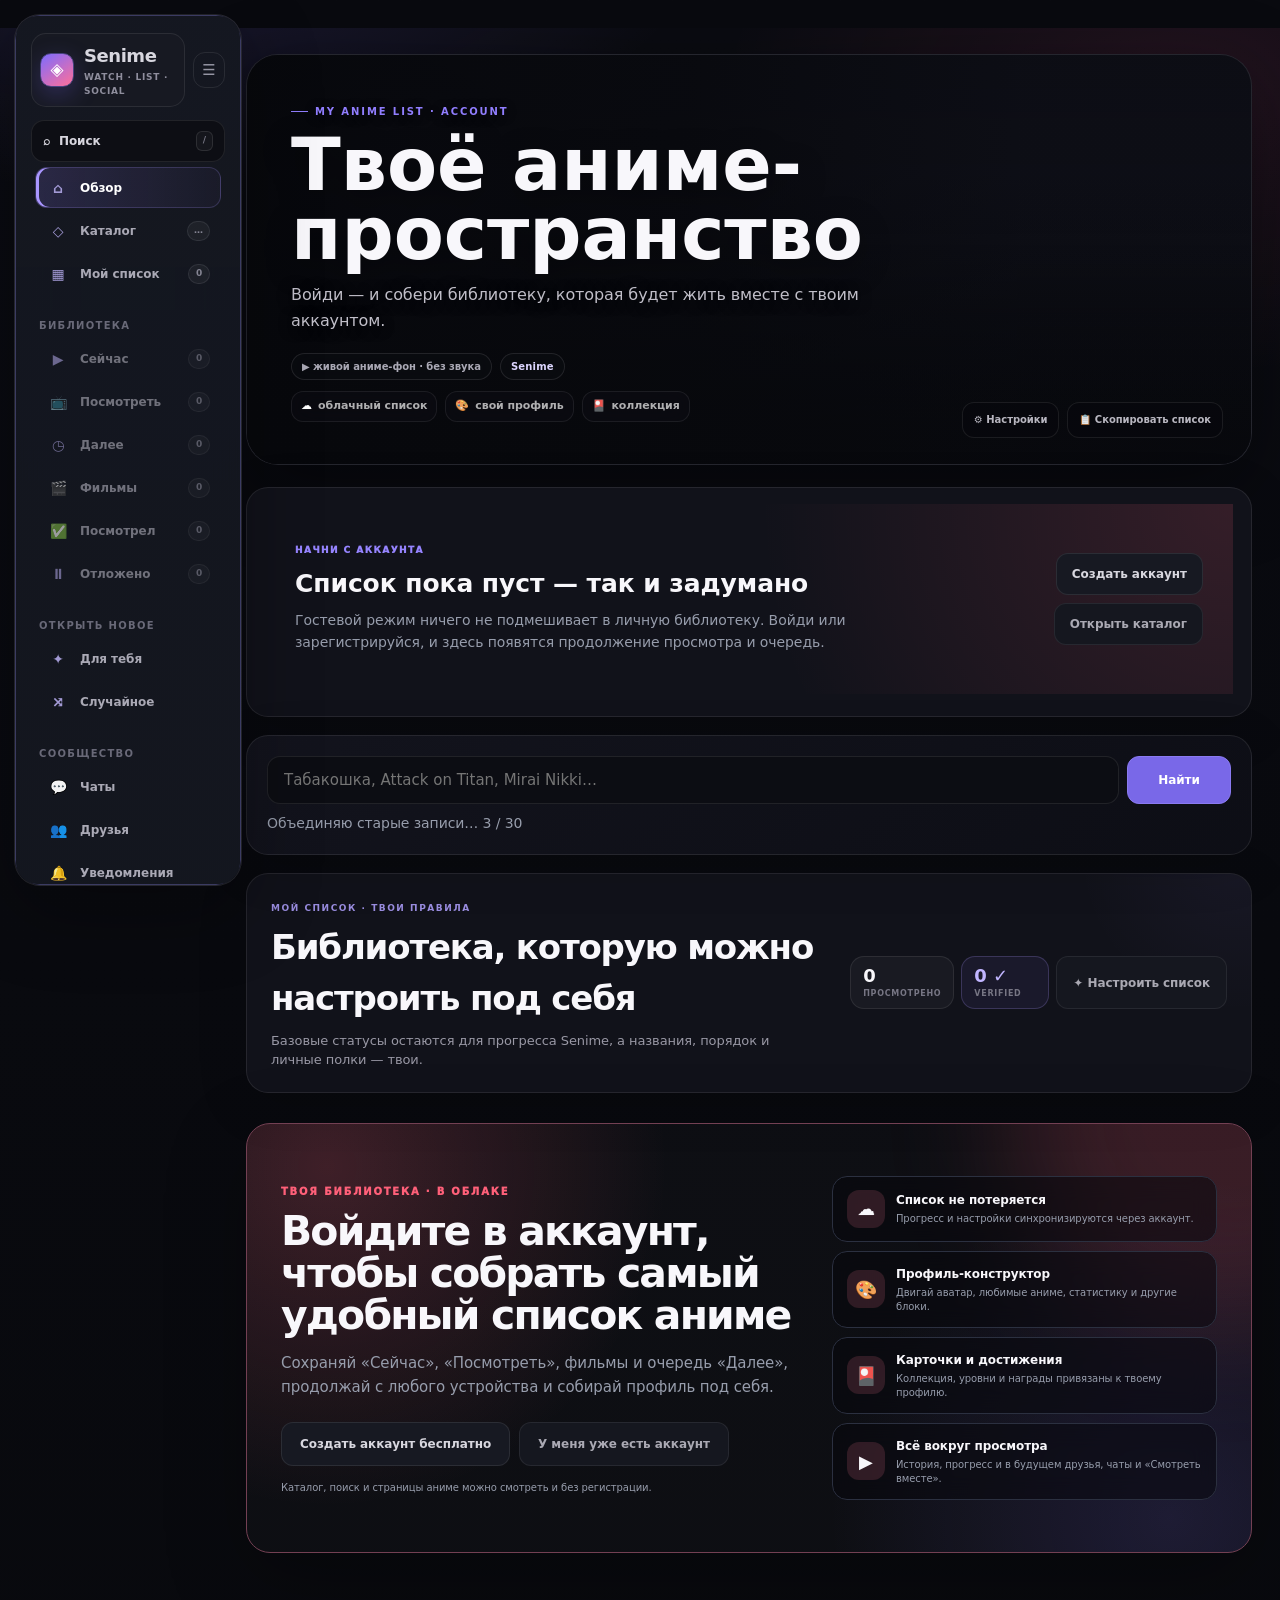
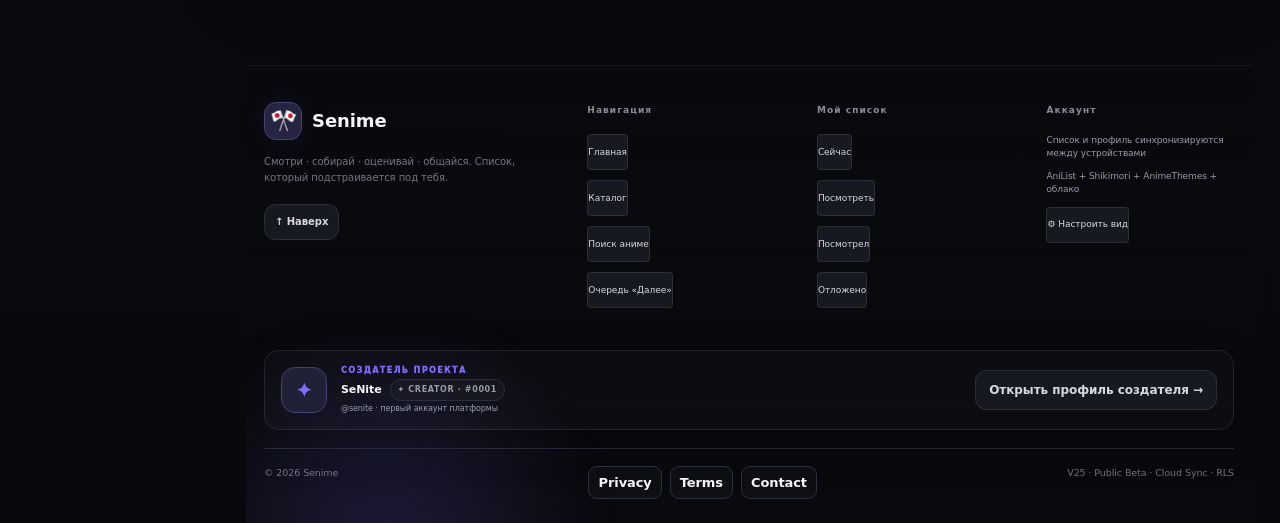
==== index.html @ ec3f9300 "Add files via upload" ====
<!doctype html>
<html lang="ru">
<head>
  <meta name="senime-build" content="25.9.20">
  <meta charset="utf-8">
  <meta name="viewport" content="width=device-width, initial-scale=1">
  <script>
    (()=>{
      const isGithub=/\.github\.io$/i.test(location.hostname);
      const first=location.pathname.split('/').filter(Boolean)[0]||'';
      const base=isGithub&&first?`/${first}/`:'/';
      document.write(`<base href="${base}">`);
    })();
  </script>
  <title>Senime — аниме-библиотека и сообщество</title>

  <meta name="description" content="Senime — твой аниме-мир. Настраиваемый список, verified-просмотры, профили, коллекции и удобный просмотр в одном месте.">
  <meta name="theme-color" content="#090a0f">
  <meta name="robots" content="index,follow">
  <meta property="og:type" content="website">
  <meta property="og:title" content="Senime — твоё аниме-пространство">
  <meta property="og:description" content="Смотри, собирай, оценивай и общайся. Аниме-лист, который подстраивается под тебя.">
  <meta name="twitter:card" content="summary">
  <link rel="icon" href="data:image/svg+xml,%3Csvg xmlns='http://www.w3.org/2000/svg' viewBox='0 0 64 64'%3E%3Crect width='64' height='64' rx='18' fill='%2314161d'/%3E%3Cpath d='M18 42V18h8l12 14V18h8v24h-8L26 28v14z' fill='%23ff5c74'/%3E%3C/svg%3E">
  <link rel="stylesheet" href="style.css?v=25.9.20">
</head>
<body>
  <aside id="appTopNav" class="app-sidebar" aria-label="Навигация">
    <div class="sidebar-inner">
      <div class="sidebar-head">
        <button id="topBrandBtn" class="sidebar-brand" type="button" title="На обзор">
          <span class="sidebar-brand-mark">◈</span>
          <span class="sidebar-brand-copy"><strong id="topBrandName">Senime</strong><small>anime · social · collection</small></span>
        </button>
        <button id="sidebarToggleBtn" class="sidebar-collapse-btn" type="button" aria-label="Свернуть меню" title="Свернуть меню">☰</button>
      </div>

      <div class="sidebar-search-wrap">
        <button id="topSearchBtn" class="sidebar-search" type="button"><span>⌕</span><span class="sidebar-label-text">Поиск</span><kbd>/</kbd></button>
      </div>

      <div class="sidebar-group">
        <button type="button" data-nav-target="top" class="sidebar-nav-btn active" data-sidebar-route="overview"><span class="sidebar-icon">⌂</span><span class="sidebar-label-text">Обзор</span></button>
        <button id="topCatalogBtn" class="sidebar-nav-btn" type="button" data-sidebar-route="catalog"><span class="sidebar-icon">◇</span><span class="sidebar-label-text">Каталог</span><span id="sidebarCatalogTotal" class="sidebar-count">…</span></button>
        <button type="button" data-nav-target="lists" class="sidebar-nav-btn" data-sidebar-route="list"><span class="sidebar-icon">▦</span><span class="sidebar-label-text">Мой список</span><span id="sidebarTotalCount" class="sidebar-count">0</span></button>
      </div>

      <div class="sidebar-divider"></div>
      <div class="sidebar-section-label">БИБЛИОТЕКА</div>
      <div class="sidebar-group sidebar-library">
        <button type="button" data-side-section="watching" class="sidebar-nav-btn"><span class="sidebar-icon">▶</span><span class="sidebar-label-text">Сейчас</span><span id="sidebarWatchingCount" class="sidebar-count">0</span></button>
        <button type="button" data-side-section="planned" class="sidebar-nav-btn"><span class="sidebar-icon">▣</span><span class="sidebar-label-text">Посмотреть</span><span id="sidebarPlannedCount" class="sidebar-count">0</span></button>
        <button type="button" data-nav-target="queueSection" class="sidebar-nav-btn"><span class="sidebar-icon">◷</span><span class="sidebar-label-text">Далее</span><span id="sidebarQueueCount" class="sidebar-count">0</span></button>
        <button type="button" data-side-section="movies" class="sidebar-nav-btn"><span class="sidebar-icon">▤</span><span class="sidebar-label-text">Фильмы</span><span id="sidebarMoviesCount" class="sidebar-count">0</span></button>
        <button type="button" data-side-section="completed" class="sidebar-nav-btn"><span class="sidebar-icon">✓</span><span class="sidebar-label-text">Посмотрел</span><span id="sidebarCompletedCount" class="sidebar-count">0</span></button>
        <button type="button" data-side-section="paused" class="sidebar-nav-btn"><span class="sidebar-icon">Ⅱ</span><span class="sidebar-label-text">Отложено</span><span id="sidebarPausedCount" class="sidebar-count">0</span></button>
      </div>

      <div class="sidebar-divider"></div>
      <div class="sidebar-section-label">ОТКРЫТЬ НОВОЕ</div>
      <div class="sidebar-group">
        <button id="sidebarForYouBtn" class="sidebar-nav-btn" type="button"><span class="sidebar-icon">✦</span><span class="sidebar-label-text">Для тебя</span></button>
        <button id="topRandomBtn" class="sidebar-nav-btn" type="button" title="Случайное аниме из всей базы, без OVA"><span class="sidebar-icon">⤨</span><span class="sidebar-label-text">Случайное</span></button>
      </div>

      <div class="sidebar-divider"></div>
      <div class="sidebar-section-label">СООБЩЕСТВО</div>
      <div class="sidebar-group sidebar-community-v247">
        <button id="sidebarChatsV247" class="sidebar-nav-btn" type="button"><span class="sidebar-icon">💬</span><span class="sidebar-label-text">Чаты</span></button>
        <button id="sidebarFriendsV247" class="sidebar-nav-btn" type="button"><span class="sidebar-icon">👥</span><span class="sidebar-label-text">Друзья</span></button>
        <button id="sidebarNotificationsV247" class="sidebar-nav-btn" type="button"><span class="sidebar-icon">🔔</span><span class="sidebar-label-text">Уведомления</span><span id="sidebarNotificationsCountV247" class="sidebar-count hidden">0</span></button>
        <button id="sidebarLeaderboardsV247" class="sidebar-nav-btn" type="button"><span class="sidebar-icon">🏆</span><span class="sidebar-label-text">Лидерборды</span></button>
        <button id="sidebarCollectionsV247" class="sidebar-nav-btn" type="button"><span class="sidebar-icon">📚</span><span class="sidebar-label-text">Подборки</span></button>
      </div>

      <div class="sidebar-spacer"></div>
      <div class="sidebar-bottom">
        <button id="profileFutureBtn" class="sidebar-profile-btn" type="button" title="Открыть профиль">
          <span id="sidebarProfileAvatar" class="sidebar-profile-avatar">•</span>
          <span class="sidebar-profile-copy sidebar-label-text">
            <span class="sidebar-profile-topline"><strong id="sidebarProfileName">Профиль</strong><b id="sidebarProfileLevel">LVL 1</b></span>
            <span class="sidebar-profile-xp"><i id="sidebarProfileXpBar"></i></span>
            <span class="sidebar-profile-meta"><small id="sidebarProfileXpText">0 / 100 XP</small><small><span id="sidebarProfileStars">0</span> ✦ · <span id="sidebarProfileTickets">0</span> 🎴 · <span id="sidebarProfileWaifuTickets">0</span> 💗</small></span>
          </span>
          <span class="sidebar-profile-arrow sidebar-label-text">›</span>
        </button>
        <button id="topSettingsBtn" class="sidebar-nav-btn" type="button"><span class="sidebar-icon">⚙</span><span class="sidebar-label-text">Настройки</span></button>
        <div class="sidebar-status"><span class="status-dot"></span><span class="sidebar-label-text">Данные локально</span></div>
      </div>
    </div>
  </aside>
  <button id="sidebarMobileBtn" class="sidebar-mobile-btn" type="button" aria-label="Открыть меню">☰</button>
  <div id="sidebarBackdrop" class="sidebar-backdrop"></div>
  <nav id="mobileBottomNavV25915" class="mobile-bottom-nav-v25915" aria-label="Главная навигация">
    <button type="button" data-mobile-route-v25915="/"><span>⌂</span><b>Обзор</b></button>
    <button type="button" data-mobile-route-v25915="/anime"><span>◇</span><b>Каталог</b></button>
    <button type="button" data-mobile-route-v25915="/list"><span>▦</span><b>Список</b></button>
    <button type="button" data-mobile-route-v25915="/profile"><span>●</span><b>Профиль</b></button>
    <button type="button" data-mobile-menu-v25915><span>☰</span><b>Ещё</b></button>
  </nav>
  <main id="top" class="page">
    <header class="hero hero-live">
      <div id="heroTrailerLayer" class="hero-trailer-layer" aria-hidden="true"></div>
      <div class="hero-live-shade" aria-hidden="true"></div>
      <div class="hero-copy">
        <div id="heroEyebrow" class="eyebrow">ТВОЁ АНИМЕ-ПРОСТРАНСТВО</div>
        <h1 id="siteTitle">Привет 👋</h1>
        <p id="siteTagline">Рад тебя видеть.</p>
        <div class="hero-live-meta"><span id="heroTrailerBadge" class="hero-trailer-badge hidden">▶ живой аниме-фон · без звука</span><span id="heroSiteNameChip" class="hero-site-chip">Senime</span></div>
        <div id="heroStats" class="hero-stats"></div>
      </div>
      <div class="header-actions">
        <button id="settingsBtn" class="secondary settings-top-btn">⚙️ Настройки</button>
        <button id="copyBtn" class="secondary">📋 Скопировать список</button>
        <button id="coversBtn" class="secondary">🖼️ Обновить данные</button>
        <button id="exportBtn" class="secondary">📤 Экспорт</button>
        <button id="backupBtn" class="secondary">💾 Резервная копия</button>
        <button id="importBtn" class="secondary">📂 Импорт</button>
        <input id="importFile" type="file" accept="application/json,.json" hidden>
      </div>
    </header>

    <section id="homePulse" class="home-pulse panel" aria-label="Продолжить просмотр"></section>

    <section id="catalogView" class="catalog-view hidden" aria-label="Каталог аниме">
      <div class="catalog-hero">
        <div>
          <div class="catalog-kicker">DISCOVER · ТВОЙ КАТАЛОГ</div>
          <h2>Найди, что смотреть дальше</h2>
          <p>Большой каталог с живой выдачей, фильтрами и рекомендациями. После входа библиотека и профиль синхронизируются с аккаунтом.</p>
          <div class="catalog-universe-line"><span class="catalog-live-dot"></span><strong id="catalogUniverseCount">Считаю базу…</strong><span>·</span><span id="catalogSourceStatus">AniList + резервный источник</span></div>
        </div>
        <div class="catalog-hero-actions">
          <button id="catalogHomeBtn" class="secondary" type="button">← К моему списку</button>
          <button id="catalogRandomBtn" type="button">🎲 Случайное</button>
        </div>
      </div>

      <div class="catalog-quick" id="catalogQuick">
        <button type="button" data-catalog-preset="for-you" class="active">✨ Для тебя</button>
        <button type="button" data-catalog-preset="trending">🔥 В тренде</button>
        <button type="button" data-catalog-preset="best">⭐ Лучшее</button>
        <button type="button" data-catalog-preset="airing">📡 Онгоинги</button>
        <button type="button" data-catalog-preset="new">🆕 Новинки</button>
        <button type="button" data-catalog-preset="movies">🎬 Фильмы</button>
        <button type="button" data-catalog-preset="short">⚡ До 13 серий</button>
      </div>

      <section id="catalogPersonalSection" class="catalog-personal panel">
        <div class="catalog-section-head">
          <div>
            <span class="catalog-mini-kicker">ПЕРСОНАЛЬНО</span>
            <h3>✨ Тебе может понравиться</h3>
            <p id="catalogTasteHint">Собираю твой профиль вкуса по просмотренному и оценкам…</p>
          </div>
          <button id="catalogRefreshRecBtn" class="secondary" type="button">↻ Пересчитать</button>
        </div>
        <div id="catalogTasteChips" class="catalog-taste-chips"></div>
        <div id="catalogPersonalRail" class="catalog-personal-rail"><div class="catalog-skeleton-row"></div></div>
      </section>

      <div class="catalog-layout">
        <aside class="catalog-filters panel">
          <div class="catalog-filter-title"><div><span>◫</span><b>Фильтры</b></div><button id="catalogResetBtn" type="button">Сбросить</button></div>
          <label class="catalog-search-field"><span>⌕</span><input id="catalogSearch" type="search" placeholder="Название аниме…" autocomplete="off"></label>

          <div class="catalog-filter-pair">
            <label><span>Сортировка</span><select id="catalogSort"><option value="POPULARITY_DESC">Популярные</option><option value="SCORE_DESC">По оценке</option><option value="TRENDING_DESC">Сейчас в тренде</option><option value="START_DATE_DESC">Сначала новые</option></select></label>
            <label><span>Тип</span><select id="catalogFormat"><option value="">Любой</option><option value="TV">TV</option><option value="MOVIE">Фильм</option><option value="OVA">OVA</option><option value="ONA">ONA</option><option value="SPECIAL">Спешл</option></select></label>
          </div>
          <label><span>Статус</span><select id="catalogStatus"><option value="">Любой</option><option value="FINISHED">Завершён</option><option value="RELEASING">Онгоинг</option><option value="NOT_YET_RELEASED">Анонс</option></select></label>
          <label><span>Жанр</span><select id="catalogGenre"><option value="">Все жанры</option></select></label>

          <div class="catalog-year-row">
            <label><span>Год от</span><input id="catalogYearFrom" type="number" min="1960" max="2035" placeholder="1990"></label>
            <label><span>до</span><input id="catalogYearTo" type="number" min="1960" max="2035" placeholder="2026"></label>
          </div>

          <label class="catalog-range"><span><b>Минимальная оценка</b><small id="catalogScoreValue">без ограничения</small></span><input id="catalogScore" type="range" min="0" max="90" step="5" value="0"></label>
          <label><span>Длина</span><select id="catalogLength"><option value="">Любая</option><option value="13">До 13 серий</option><option value="26">До 26 серий</option><option value="50">До 50 серий</option><option value="long">Больше 50 серий</option></select></label>

          <div class="catalog-toggles">
            <label><input id="catalogHideOwned" type="checkbox" checked><span><b>Не показывать мой список</b><small>Уже добавленное не мешает искать новое</small></span></label>
            <label><input id="catalogFirstSeason" type="checkbox" checked><span><b>Только начало франшизы</b><small>Скрывает отдельные 2/3/Final сезоны</small></span></label>
          </div>
          <button id="catalogApplyBtn" class="catalog-apply-btn" type="button">Показать</button>
          <div class="catalog-filter-note">Фильтры сохраняются в этом браузере.</div>
        </aside>

        <section class="catalog-main">
          <div class="catalog-results-head">
            <div><span id="catalogModeLabel">КАТАЛОГ</span><h3 id="catalogResultsTitle">Популярное аниме</h3></div>
            <div id="catalogResultCount" class="catalog-result-count">—</div>
          </div>
          <div id="catalogGrid" class="catalog-grid"></div>
          <div id="catalogEmpty" class="catalog-empty hidden"><span>🌙</span><b id="catalogEmptyTitle">Ничего не нашлось</b><p id="catalogEmptyText">Попробуй ослабить фильтры или выбрать другую подборку.</p><div class="catalog-empty-actions"><button id="catalogRetryBtn" class="secondary" type="button">↻ Повторить</button><button id="catalogEmptyResetBtn" type="button">Сбросить фильтры</button></div></div>
          <div id="catalogScrollSentinel" class="catalog-scroll-sentinel" aria-hidden="true"></div>
          <div class="catalog-load-wrap"><button id="catalogLoadMore" class="secondary hidden" type="button">Показать ещё</button><small id="catalogAutoLoadNote">Листай вниз — следующая страница подгрузится сама.</small></div>
        </section>
      </div>
    </section>

    <section id="searchSection" class="search-panel panel">
      <form id="searchForm">
        <input id="searchInput" autocomplete="off" placeholder="Например: Cyberpunk Edgerunners" minlength="2">
        <button type="submit">Найти</button>
      </form>
      <div id="message" class="message"></div>
      <div id="results" class="results"></div>
    </section>

    <section id="queueSection" class="queue panel">
      <div class="section-head queue-section-head">
        <h2>🗓️ Далее</h2>
        <div class="queue-head-actions">
          <small>↑ ↓ — порядок · ✕ — убрать</small>
          <button id="queueAddBtn" class="secondary queue-add-btn" type="button">＋ Добавить</button>
        </div>
      </div>
      <div id="nextQueue" class="queue-list"></div>
    </section>

    <section id="lists" class="lists"></section>
  </main>

  <footer id="appFooter" class="app-footer">
    <div class="footer-glow"></div>
    <div class="footer-inner">
      <div class="footer-brand">
        <div class="footer-brand-line"><span class="footer-mark">🎌</span><strong id="footerSiteName">Senime</strong></div>
        <p id="footerTagline">Твоя аниме-библиотека, профиль и тусовка в одном месте.</p>
        <button class="footer-top-btn" type="button" onclick="scrollToV8('top')">↑ Наверх</button>
      </div>
      <div class="footer-col"><h4>Навигация</h4><button onclick="scrollToV8('top')">Главная</button><button id="footerCatalogBtn" type="button">Каталог</button><button onclick="scrollToV8('searchSection')">Поиск аниме</button><button onclick="scrollToV8('queueSection')">Очередь «Далее»</button></div>
      <div class="footer-col"><h4>Мой список</h4><button onclick="scrollSectionV8('watching')">Сейчас</button><button onclick="scrollSectionV8('planned')">Посмотреть</button><button onclick="scrollSectionV8('completed')">Посмотрел</button><button onclick="scrollSectionV8('paused')">Отложено</button></div>
      <div class="footer-col"><h4>Аккаунт</h4><span>Список и профиль синхронизируются между устройствами</span><span>AniList + Shikimori + AnimeThemes + облако</span><button onclick="document.getElementById('settingsBtn').click()">⚙️ Настроить вид</button></div>
    </div>
    <div class="footer-creator-v245">
      <div class="footer-creator-mark-v245">✦</div>
      <div class="footer-creator-copy-v245">
        <span>СОЗДАТЕЛЬ ПРОЕКТА</span>
        <strong>SeNite <i>✦ CREATOR · #0001</i></strong>
        <small>@senite · первый аккаунт платформы</small>
      </div>
      <button id="footerCreatorProfileV245" type="button">Открыть профиль создателя →</button>
    </div>
    <div class="footer-bottom"><span id="footerCopyright">© 2026 Senime</span><span class="footer-legal-v246"><a href="privacy.html">Privacy</a><a href="terms.html">Terms</a><a href="contact.html">Contact</a></span><span>Public Beta · данные аккаунта защищены Supabase RLS</span></div>
  </footer>

  <div id="mascotDock" class="mascot-dock hidden" aria-label="Персональная картинка">
    <button id="mascotButton" class="mascot-button" type="button" title="Кликни :)" aria-label="Персональная картинка">
      <img id="mascotPrimary" class="mascot-img mascot-primary" alt="">
      <img id="mascotAlt" class="mascot-img mascot-alt" alt="">
    </button>
  </div>

  <div id="modal" class="modal hidden" role="dialog" aria-modal="true">
    <div class="modal-card">
      <h3 id="modalTitle">Переместить аниме?</h3>
      <p id="modalText"></p>
      <div id="modalActions" class="modal-actions"></div>
      <button id="modalCancel" class="ghost">Отмена</button>
    </div>
  </div>


  <div id="detailModal" class="detail-modal hidden" role="dialog" aria-modal="true">
    <div class="detail-shell">
      <button id="detailClose" class="detail-close" aria-label="Закрыть">✕</button>
      <div id="detailHero" class="detail-hero">
        <div class="detail-hero-shade"></div>
        <div class="detail-hero-copy">
          <div id="detailKicker" class="detail-kicker">АНИМЕ</div>
          <h2 id="detailTitle">Загрузка…</h2>
          <div id="detailAltTitle" class="detail-alt-title"></div>
          <div id="detailBadges" class="detail-badges"></div>
        </div>
      </div>
      <div class="detail-body">
        <aside class="detail-sidebar">
          <img id="detailCover" class="detail-cover" alt="">
          <div id="detailCoverPlaceholder" class="detail-cover detail-cover-placeholder">🎌</div>
          <button id="detailWatchHere" class="detail-watch-here" type="button">▶ Смотреть здесь</button>
          <button id="detailAddCollectionV247" class="detail-share-anime" type="button">＋ В подборку</button>
          <button id="detailShareAnime" class="detail-share-anime" type="button">↗ Поделиться</button>
          <div id="detailWatchHint" class="detail-watch-hint"></div>
          <div class="detail-control-card">
            <label>Моя оценка
              <select id="detailUserScore">
                <option value="">Без оценки</option>
                <option value="10">10 — шедевр</option><option value="9">9 — отлично</option>
                <option value="8">8 — очень хорошо</option><option value="7">7 — хорошо</option>
                <option value="6">6 — нормально</option><option value="5">5 — средне</option>
                <option value="4">4</option><option value="3">3</option><option value="2">2</option><option value="1">1</option>
              </select>
            </label>
            <label>Просмотрено серий
              <div class="progress-editor"><button id="progressMinus" type="button">−</button><input id="detailProgress" type="number" min="0" value="0"><button id="progressPlus" type="button">+</button></div>
            </label>
            <label>Раздел
              <select id="detailSection"></select>
            </label>
            <button id="detailSave" class="detail-save">💾 Сохранить</button>
          </div>
        </aside>
        <section class="detail-main">
          <div id="detailFacts" class="detail-facts"></div>
          <div id="detailGenres" class="detail-genres"></div>
          <section id="detailPartsSection" class="detail-parts-section hidden">
            <div class="detail-section-title compact parts-title-row">
              <div><h3>Сезоны и части</h3><small id="detailPartsStatus">Собираю основную историю…</small></div>
            </div>
            <div id="detailParts" class="detail-parts-list"></div>
          </section>
          <div class="detail-section-title">
            <h3>Описание</h3>
            <div class="detail-language-switch" aria-label="Язык описания">
              <button id="detailRuDescription" type="button" class="mini-tab">🇷🇺 RU</button>
              <button id="detailEnDescription" type="button" class="mini-tab active">EN</button>
            </div>
          </div>
          <p id="detailDescription" class="detail-description">Загружаю информацию…</p>
          <div id="detailDescriptionSource" class="detail-description-source"></div>
          <div id="detailExtra" class="detail-extra"></div>

          <section id="detailThemesSection" class="detail-lower-section hidden">
            <div class="detail-section-title compact themes-title-row">
              <div><h3>Музыка всей франшизы</h3><small id="detailThemesStatus">Собираю OP/ED из основной цепочки сезонов…</small></div>
              <button id="detailThemesRefresh" class="themes-refresh-btn" type="button" title="Заново проверить все части">↻ Обновить</button>
            </div>
            <div id="detailPrimaryOpening" class="primary-opening hidden"></div>
            <div class="theme-folds">
              <details id="detailOpeningsFold" class="theme-fold">
                <summary>🎵 Опенинги <span id="detailOpeningsCount"></span></summary>
                <div id="detailOpenings" class="theme-list"></div>
              </details>
              <details id="detailEndingsFold" class="theme-fold">
                <summary>🌙 Эндинги <span id="detailEndingsCount"></span></summary>
                <div id="detailEndings" class="theme-list"></div>
              </details>
            </div>
          </section>

          <section id="detailReviewsSection" class="detail-lower-section hidden">
            <div class="detail-section-title compact">
              <div><h3>Мнения зрителей</h3><small id="detailReviewsStatus">Загружаю несколько коротких отзывов…</small></div>
            </div>
            <div id="detailReviews" class="review-grid"></div>
          </section>
        </section>
      </div>
    </div>
  </div>


  <div id="watchModal" class="watch-modal hidden" role="dialog" aria-modal="true">
    <div class="watch-shell">
      <header class="watch-head">
        <div class="watch-head-left">
          <button id="watchClose" class="watch-back" type="button" aria-label="Назад">←</button>
          <div>
            <div class="watch-kicker">ПРОСМОТР</div>
            <h2 id="watchTitle">Аниме</h2>
            <div id="watchMeta" class="watch-meta"></div>
          </div>
        </div>
        <div class="watch-head-actions">
          <button id="watchPartyBtn" class="watch-party-btn watch-party-soon-v257" type="button">◉ Смотреть вместе <span>скоро</span></button>
        </div>
      </header>

      <div class="watch-layout">
        <main class="watch-stage">
          <div id="watchVideoAnchor" class="watch-video-anchor" aria-hidden="true"></div>
          <div id="watchVideoWrap" class="watch-video-wrap">
            <video id="watchVideo" class="watch-video" playsinline preload="metadata"></video>
            <div id="watchPlayerBackdrop" class="watch-player-backdrop"></div>
            <div id="watchPlayerTop" class="watch-player-top">
              <div class="watch-player-titleline"><span id="watchPlayerBadge">СЕРИЯ</span><b id="watchPlayerEpisodeLabel">—</b><small id="watchPlayerProviderLabel">Авто</small></div>
              <div class="watch-player-top-actions"><button id="watchPlayerMini" type="button" title="Мини-плеер">▣</button></div>
            </div>
            <button id="watchCenterPlay" class="watch-center-play" type="button" aria-label="Воспроизвести"><span>▶</span></button>
            <div id="watchSeekToast" class="watch-seek-toast hidden">+10 сек</div>
            <div id="watchLoading" class="watch-loading hidden"><i></i><span>Загрузка…</span></div>
            <div id="watchNativeControls" class="watch-native-controls">
              <div class="watch-progress-shell" id="watchProgressShell">
                <div id="watchBufferedBar" class="watch-buffered-bar"></div>
                <div id="watchPlayedBar" class="watch-played-bar"></div>
                <div id="watchOpMarker" class="watch-segment-marker op hidden" title="Опенинг"></div>
                <div id="watchEdMarker" class="watch-segment-marker ed hidden" title="Эндинг"></div>
                <input id="watchProgress" class="watch-progress" type="range" min="0" max="1000" value="0" step="1" aria-label="Прогресс видео">
                <div id="watchProgressTip" class="watch-progress-tip hidden">0:00</div>
              </div>
              <div class="watch-controls-row">
                <div class="watch-controls-left">
                  <button id="watchPlayPause" class="watch-control-icon primary" type="button" title="Play / Pause">▶</button>
                  <button id="watchVolumeBtn" class="watch-control-icon" type="button" title="Звук">🔊</button>
                  <input id="watchVolume" class="watch-volume" type="range" min="0" max="1" value="0.85" step="0.01" aria-label="Громкость">
                  <span id="watchTime" class="watch-time">0:00 / 0:00</span>
                </div>
                <div class="watch-controls-right">
                  <button id="watchTrackBtn" class="watch-control-chip" type="button" title="Озвучка"><span>🎙</span><b id="watchTrackChip">Дорожка</b></button>
                  <button id="watchCcInline" class="watch-control-chip" type="button" title="Субтитры"><span>CC</span><b id="watchCcChip">Выкл</b></button>
                  <button id="watchQualityInline" class="watch-control-chip" type="button" title="Качество"><b id="watchQualityChip">Auto</b></button>
                  <button id="watchDownloadInline" class="watch-control-icon watch-download-inline-v21" type="button" title="Скачать серию">⬇</button>
                  <button id="watchSettingsInline" class="watch-control-icon" type="button" title="Настройки">⚙</button>
                  <button id="watchPipInline" class="watch-control-icon" type="button" title="PiP">▣</button>
                  <button id="watchFullscreenInline" class="watch-control-icon" type="button" title="Полный экран">⛶</button>
                </div>
              </div>
            </div>
            <div id="watchSubtitleOverlay" class="watch-subtitle-overlay hidden" aria-live="off"></div>
            <button id="watchSkipSegment" class="watch-skip-segment hidden" type="button">Пропустить опенинг →</button>
            <button id="watchMiniClose" class="watch-mini-close hidden" type="button" title="Вернуть плеер на место">↙</button>
            <iframe id="watchEmbed" class="watch-embed hidden" title="Внешний видеоплеер" allow="autoplay; fullscreen; picture-in-picture" allowfullscreen referrerpolicy="no-referrer"></iframe>
            <div id="watchResumeOverlayV25918" class="watch-resume-overlay-v25918 hidden" aria-live="polite">
              <div>
                <small>ПРОДОЛЖИТЬ ПРОСМОТР</small>
                <b id="watchResumeTextV25918">Остановились на 0:00</b>
              </div>
              <button id="watchResumeNowV25918" type="button">▶ Продолжить</button>
              <button id="watchRestartNowV25918" class="secondary" type="button">С начала</button>
            </div>
            <div id="watchEmpty" class="watch-empty">
              <div class="watch-empty-icon">▶</div>
              <h3 id="watchEmptyTitle">Ищу серию…</h3>
              <p id="watchEmptyText">В режиме «Авто» сайт сам переберёт подключённые источники и выберет подходящий. Ручной URL остаётся только запасным вариантом.</p>
              <div class="watch-empty-actions">
                <button id="watchRetryAuto" type="button">↻ Найти ещё раз</button>
                <button id="watchPickFolder" class="secondary founder-only-v257" type="button">📁 Локальная папка</button>
                <button id="watchImportManifest" class="secondary founder-only-v257" type="button">↥ Manifest</button>
              </div>
            </div>
          </div>

          <div id="watchProviderBar" class="watch-media-statusline-v22">
            <div class="watch-media-status-main-v22">
              <span class="watch-media-status-dot-v22"></span>
              <div><b id="watchMediaStatusTextV22">Умный режим</b><small id="watchMediaStatusHintV22">Собираю доступные дорожки для этой серии</small></div>
            </div>
            <span id="watchProviderState" class="watch-provider-state watch-provider-internal-v22" aria-hidden="true">Авто</span>
            <button id="watchSourcesBtn" class="secondary watch-sources-btn founder-only-v257" type="button">⚙ Медиа</button>
          </div>

          <div id="watchEpisodeCtaV25918" class="watch-episode-cta-v25918 hidden">
            <div><small>ДАЛЬШЕ</small><b id="watchNextHintV25918">Следующая серия готова</b></div>
            <button id="watchNextProminentV25918" type="button">Следующая серия →</button>
          </div>

          <div class="watch-quickbar">
            <div class="watch-quick-left">
              <button id="watchPrevEpisode" class="secondary" type="button" title="Предыдущая серия">⏮ <span>Пред.</span></button>
              <button id="watchSkipOp" class="secondary hidden" type="button">⏭ OP</button>
              <button id="watchSkipEd" class="secondary hidden" type="button">⏭ ED</button>
              <button id="watchNextEpisode" class="secondary" type="button" title="Следующая серия"><span>След.</span> ⏭</button>
            </div>
            <div class="watch-quick-right">
              <button id="watchToggleSubs" class="secondary" type="button" title="Субтитры">CC</button>
              <button id="watchPip" class="secondary" type="button" title="Картинка в картинке">▣ PiP</button>
              <button id="watchDownload" class="secondary watch-download-quick-v21" type="button" title="Скачать серию">⬇ Скачать</button>
              <button id="watchSettingsBtn" class="secondary" type="button" title="Настройки плеера">⚙ Настройки</button>
              <button id="watchFullscreen" class="secondary" type="button" title="Полный экран">⛶</button>
            </div>
          </div>

          <div id="watchSettingsDrawer" class="watch-settings-drawer hidden">
            <div class="watch-settings-head"><div><span>PLAYER</span><h3>Настройки просмотра</h3></div><button id="watchSettingsClose" class="secondary" type="button">✕</button></div>
            <div class="watch-settings-grid">
              <section class="watch-setting-card">
                <h4>Воспроизведение</h4>
                <label>Скорость<select id="watchSpeed"><option value="0.5">0.5×</option><option value="0.75">0.75×</option><option value="1" selected>1×</option><option value="1.25">1.25×</option><option value="1.5">1.5×</option><option value="1.75">1.75×</option><option value="2">2×</option></select></label>
                <label class="watch-setting-toggle"><input id="watchAutoSkipOp" type="checkbox"><span>Автопропуск опенинга</span></label>
                <label class="watch-setting-toggle"><input id="watchAutoSkipEd" type="checkbox"><span>Автопропуск эндинга</span></label>
                <label class="watch-setting-toggle"><input id="watchMiniPlayer" type="checkbox" checked><span>Мини-плеер при скролле</span></label>
                <label class="watch-setting-toggle"><input id="watchRememberVolume" type="checkbox" checked><span>Запоминать громкость</span></label>
                <label class="watch-setting-toggle"><input id="watchAutoHideControls" type="checkbox" checked><span>Автоскрытие контролов</span></label>
                <label class="watch-setting-toggle"><input id="watchDoubleSeek" type="checkbox" checked><span>Двойной клик ±10 секунд</span></label>
                <label class="watch-setting-toggle"><input id="watchShowBuffer" type="checkbox" checked><span>Показывать буфер на таймлайне</span></label>
              </section>
              <section class="watch-setting-card watch-setting-sources founder-only-v257">
                <h4>Источники</h4>
                <p class="watch-setting-help">Публичный клиент не хранит секретные API-ключи. AniLiberty/AnimeVost работают как доступные источники, а Kodik/SubDL подключаются через серверный Cloudflare Worker. Свои разрешённые HLS/MP4 и дорожки можно добавлять через Manifest.</p>
                <div class="security-secret-note-v248">
                  <b>🔒 API-ключи хранятся только на сервере</b>
                  <span>Kodik token и SubDL key больше не вводятся в браузере. Они должны лежать в Cloudflare Worker Secrets.</span>
                </div>
                <label class="watch-setting-toggle"><input id="watchAutoSubtitles" type="checkbox" checked><span>Автоматически искать RU/EN субтитры</span></label>
                <label class="watch-setting-toggle"><input id="watchPreferNative" type="checkbox" checked><span>Предпочитать наш нативный HLS-плеер</span></label>
                <div class="watch-source-config-actions"><button id="watchSaveSources" type="button">Сохранить</button><button id="watchTestSources" class="secondary" type="button">Проверить</button></div>
                <div id="watchSourceConfigStatus" class="watch-source-config-status">AniLiberty · готов · AnimeVost · экспериментально · Kodik ждёт token</div>
              </section>
              <section class="watch-setting-card">
                <h4>Субтитры</h4>
                <label>Размер <span id="watchSubSizeValue">26 px</span><input id="watchSubSize" type="range" min="16" max="42" step="1" value="26"></label>
                <label>Фон <span id="watchSubBgValue">72%</span><input id="watchSubBg" type="range" min="0" max="100" step="5" value="72"></label>
                <label>Позиция<select id="watchSubPosition"><option value="bottom">Снизу</option><option value="middle">По центру</option><option value="top">Сверху</option></select></label>
                <label>Синхронизация <span id="watchSubOffsetValue">0.0 с</span><input id="watchSubOffset" type="range" min="-5" max="5" step="0.1" value="0"></label>
                <div class="watch-color-row"><label>Текст<input id="watchSubColor" type="color" value="#ffffff"></label><label>Фон<input id="watchSubBgColor" type="color" value="#000000"></label></div>
                <label class="watch-setting-toggle"><input id="watchSubShadow" type="checkbox" checked><span>Контур / тень</span></label>
              </section>
              <section class="watch-setting-card watch-setting-subs founder-only-v257">
                <h4>Добавить субтитры</h4>
                <p>Плеер понимает WebVTT и SRT. Если источник отдаёт дорожки сам, они появятся в селекте автоматически.</p>
                <button id="watchImportSubtitle" class="secondary" type="button">＋ SRT / VTT файл</button>
                <div class="watch-sub-url-row"><input id="watchSubtitleLabel" type="text" maxlength="40" placeholder="Название: Русские"><input id="watchSubtitleUrl" type="url" placeholder="https://.../subtitles.vtt"><button id="watchAddSubtitleUrl" type="button">Добавить URL</button></div>
              </section>
              <section class="watch-setting-card watch-player-lab founder-only-v257">
                <div class="watch-lab-head"><h4>Лаборатория плеера</h4><span>DEV</span></div>
                <p>Можно проверить интерфейс дорожек до подключения новых провайдеров. Видео не меняется — это только безопасный UI-тест.</p>
                <button id="watchDemoTracks" class="secondary" type="button">🧪 Добавить демо-дорожки</button>
                <button id="watchClearDemoTracks" class="secondary" type="button">Очистить демо</button>
              </section>
              <section class="watch-setting-card">
                <h4>Горячие клавиши</h4>
                <div class="watch-shortcuts"><span><kbd>Space</kbd> пауза</span><span><kbd>← →</kbd> ±5 сек</span><span><kbd>J L</kbd> ±10 сек</span><span><kbd>M</kbd> звук</span><span><kbd>F</kbd> полный экран</span><span><kbd>P</kbd> PiP</span><span><kbd>C</kbd> субтитры</span><span><kbd>O</kbd> пропустить OP</span></div>
              </section>
            </div>
          </div>

          <div class="watch-engine-controls-v22" aria-hidden="true">
            <select id="watchDub" tabindex="-1"></select>
            <select id="watchSubs" tabindex="-1"></select>
            <select id="watchQuality" tabindex="-1"></select>
          </div>

          <div id="watchSourceNote" class="watch-source-note"></div>

          <section class="watch-comments">
            <div class="watch-comments-head">
              <div><span>ОБСУЖДЕНИЕ</span><h3>Комментарии</h3></div>
              <div class="watch-comment-scope" id="watchCommentScope">
                <button type="button" data-scope="episode" class="active">Серия</button>
                <button type="button" data-scope="season">Сезон</button>
                <button type="button" data-scope="title">Весь тайтл</button>
              </div>
            </div>
            <div id="watchCommentContext" class="watch-comment-context"></div>
            <div id="watchCommentsList" class="watch-comments-list"></div>
            <div class="watch-comment-compose">
              <textarea id="watchCommentText" rows="2" maxlength="1200" placeholder="Написать комментарий…"></textarea>
              <button id="watchCommentSend" type="button">Отправить</button>
            </div>
            <div class="watch-comments-note">Комментарии Senime Cloud · лайки, ответы и переходы в профиль синхронизируются между аккаунтами.</div>
          </section>
        </main>

        <aside class="watch-media-deck-v22">
          <div class="watch-deck-head-v22">
            <div><span>MEDIA DECK</span><h3 id="watchDeckTitleV22">Дорожки</h3></div>
            <div id="watchProgressPill" class="watch-progress-pill">0 / 0</div>
          </div>

          <nav id="watchDeckTabsV22" class="watch-deck-tabs-v22" aria-label="Панель просмотра">
            <button type="button" data-deck-tab="tracks" class="active">Дорожки <i id="watchTrackCountV22">0</i></button>
            <button type="button" data-deck-tab="episodes">Серии <i id="watchEpisodeCountV22">0</i></button>
          </nav>

          <section id="watchDeckTracksV22" class="watch-deck-pane-v22 active">
            <article class="watch-now-playing-v22">
              <div class="watch-now-icon-v22">♫</div>
              <div><span>СЕЙЧАС</span><b id="watchNowAudioV22">Авто</b><small id="watchNowSubsV22">Без субтитров</small></div>
              <button id="watchSmartTrackV22" type="button" title="Автовыбор лучшей дорожки">✦</button>
            </article>

            <div class="watch-track-group-v22 original">
              <div class="watch-track-group-head-v22"><span>🎌 Оригинал</span><small id="watchOriginalCountV22">0</small></div>
              <div id="watchOriginalTrackListV22" class="watch-track-list-v22"></div>
              <div id="watchOriginalEmptyV22" class="watch-track-empty-v22">JP-дорожка появится только если источник реально её отдаёт.</div>
            </div>

            <div class="watch-track-group-v22 dubs">
              <div class="watch-track-group-head-v22"><span>🎙 Озвучки</span><small id="watchDubCountV22">0</small></div>
              <div id="watchDubTrackListV22" class="watch-track-list-v22"></div>
              <div id="watchDubEmptyV22" class="watch-track-empty-v22">Ищу доступные озвучки…</div>
            </div>

            <div class="watch-track-group-v22 subs">
              <div class="watch-track-group-head-v22"><span>CC Субтитры</span><small id="watchSubtitleCountV22">0</small></div>
              <div id="watchSubtitleTrackListV22" class="watch-track-list-v22"></div>
              <div id="watchSubtitleEmptyV22" class="watch-track-empty-v22">Пока нет субтитров для этой серии.</div>
            </div>

            <div id="watchResolverStatus" class="watch-resolver-status watch-resolver-status-v22 founder-only-v257">
              <div><strong>Media Resolver</strong><span>готов</span></div>
              <small>Источники работают под капотом; здесь показываются только реальные дорожки.</small>
            </div>
          </section>

          <section id="watchDeckEpisodesV22" class="watch-deck-pane-v22">
            <div class="watch-panel-title-v22">
              <div><span>ЭПИЗОДЫ</span><h3 id="watchEpisodeTitle">Серия 1</h3></div>
              <label class="watch-autonext-v22"><input id="watchAutoNext" type="checkbox" checked><span>Авто</span></label>
            </div>
            <div class="watch-season-block">
              <div id="watchPartCurrent" class="watch-part-current"></div>
              <div id="watchSeasonTabs" class="watch-season-tabs"></div>
            </div>
            <div id="watchEpisodeGrid" class="watch-episode-grid"></div>

            <details class="watch-deck-lab-v22 founder-only-v257">
              <summary>Свои медиа</summary>
              <div class="watch-online-box watch-manual-source">
                <div class="watch-online-title"><strong>HLS / MP4</strong><span id="watchOnlineKindLabel">URL</span></div>
                <div class="watch-online-row">
                  <input id="watchOnlineUrl" type="url" autocomplete="off" placeholder="https://.../master.m3u8">
                  <button id="watchAddOnline" type="button">＋</button>
                </div>
                <small id="watchOnlineHelp">Ручной источник нужен только для своих или разрешённых потоков.</small>
              </div>
              <div class="watch-library-tools">
                <button id="watchPickFolderSide" class="secondary" type="button">📁 Локальные серии</button>
                <button id="watchImportManifestSide" class="secondary" type="button">↥ Manifest</button>
              </div>
            </details>
          </section>

          <div class="watch-deck-footer-v22 founder-only-v257">
            <button id="watchDeckSettingsV22" class="secondary" type="button">⚙ Дорожки и источники</button>
            <small>Провайдеры скрыты от обычного просмотра</small>
          </div>
        </aside>
      </div>
    </div>
    <input id="watchFolderInput" type="file" webkitdirectory directory multiple hidden>
    <input id="watchManifestInput" type="file" accept="application/json,.json" hidden>
    <input id="watchSubtitleInput" type="file" accept=".srt,.vtt,text/vtt,application/x-subrip" hidden>
  </div>


  <div id="profileModal" class="profile-modal hidden" role="dialog" aria-modal="true" aria-label="Профиль">
    <div class="profile-shell">
      <header class="profile-head">
        <div class="profile-identity">
          <div id="profileAvatar" class="profile-avatar"><span id="profileAvatarFallback">•</span><img id="profileAvatarImage" alt="" class="hidden"></div>
          <div>
            <div class="profile-kicker">SENIME PROFILE</div>
            <h2 id="profileName">Профиль</h2>
            <button id="profileHandleV25910" class="profile-handle-v25910 hidden" type="button" title="Нажми, чтобы скопировать свой handle">@handle <span>⧉</span></button>
            <div class="profile-status-line"><span id="profileLevelBadge">LVL 1</span><span id="profileEquippedBadge">без рамки</span><span id="profileCreatorBadgeV245" class="profile-creator-badge-v245 hidden">✦ CREATOR · #0001</span></div>
          </div>
        </div>
        <div class="profile-head-actions">
          <button id="profilePublicPreviewV25915" class="profile-public-preview-v25915 hidden" type="button">👁 Посмотреть как профиль видят другие</button>
          <button id="profileAccountBtn" class="profile-account-btn" type="button">☁ Войти</button>
          <button id="profileQuickEditBtn" class="profile-quick-edit" type="button">✎ Редактировать</button>
          <button id="profileClose" class="profile-close" type="button" aria-label="Закрыть">✕</button>
        </div>
      </header>

      <section class="profile-progress-card">
        <div class="profile-level-main">
          <div><span>УРОВЕНЬ</span><strong id="profileLevelBig">1</strong></div>
          <div class="profile-xp-copy"><b id="profileXpText">0 / 100 XP</b><small id="profileNextReward">Следующий уровень · +60 ✦</small></div>
        </div>
        <div class="profile-xp-track"><i id="profileXpBar"></i></div>
        <div class="profile-currencies profile-main-stats">
          <div><span>✦</span><b id="profileStars">0</b><small>Stars</small></div>
          <div><span>▶</span><b id="profileVerifiedEpisodes">0</b><small>честных серий</small></div>
          <div><span>🏁</span><b id="profileClosedTitles">0</b><small>тайтлов закрыто</small></div>
          <div><span>🏆</span><b id="profileAchievementCount">0</b><small>достижений</small></div>
        </div>
      </section>

      <nav id="profileTabs" class="profile-tabs">
        <button type="button" data-profile-tab="overview" class="active">Обзор</button>
        <button type="button" data-profile-tab="customize">🎨 Мой профиль</button>
        <button type="button" data-profile-tab="quests">Задания</button>
        <button type="button" data-profile-tab="achievements">Достижения</button>
        <button type="button" data-profile-tab="collection">Коллекция</button>
        <button type="button" data-profile-tab="shop">Магазин</button>
        <button type="button" data-profile-tab="activity">Активность</button>
      </nav>

      <div class="profile-body">
        <section id="profileTabOverview" class="profile-tab-pane active">
          <div id="profileOverviewBlocks" class="profile-overview-blocks">
            <section id="profileBlockFavorites" class="profile-overview-block">
              <div class="profile-section-head"><div><span>ВИТРИНА</span><h3>Любимые аниме</h3></div><button id="profileChooseFavorites" class="secondary" type="button">★ Выбрать</button></div>
              <div id="profileFavorites" class="profile-favorites-grid"></div>
              <div id="profileCardShowcaseWrap" class="profile-card-showcase-wrap hidden">
                <div class="profile-card-showcase-head"><span>КАРТОЧКИ НА ВИТРИНЕ</span><small>Выбираются во вкладке «Коллекция»</small></div>
                <div id="profileCardShowcase" class="profile-card-showcase"></div>
              </div>
            </section>
            <section id="profileBlockStats" class="profile-overview-block">
              <div class="profile-section-head"><div><span>СВОДКА</span><h3>Твоя активность</h3></div></div>
              <div id="profileOverviewStats" class="profile-overview-stats"></div>
            </section>
            <section id="profileBlockList" class="profile-overview-block">
              <div class="profile-section-head profile-list-heading"><div><span>БИБЛИОТЕКА</span><h3>Моя библиотека</h3></div><small id="profileListCount"></small></div>
              <div id="profileListFilters" class="profile-list-filters"></div>
              <div id="profileCompactList" class="profile-compact-list"></div>
            </section>
            <section id="profileBlockComments" class="profile-overview-block profile-comments-block">
              <div class="profile-section-head"><div><span>ГОСТЕВАЯ</span><h3>Комментарии профиля</h3></div><small id="profileCommentsCount">0 комментариев</small></div>
              <div class="profile-comment-composer">
                <div id="profileCommentComposerAvatar" class="profile-comment-avatar">S</div>
                <div class="profile-comment-compose-main">
                  <textarea id="profileCommentInput" maxlength="500" rows="2" placeholder="Оставить запись в своей гостевой..."></textarea>
                  <div class="profile-comment-compose-foot"><span>Публичная гостевая Senime · записи синхронизируются между аккаунтами</span><div><small id="profileCommentChars">0 / 500</small><button id="profileCommentSend" type="button">Отправить</button></div></div>
                </div>
              </div>
              <div id="profileCommentsList" class="profile-comments-list"></div>
            </section>
          </div>
        </section>

        <section id="profileTabCustomize" class="profile-tab-pane">
          <div class="profile-customize-grid">
            <article class="profile-custom-card profile-custom-wide">
              <div class="profile-card-kicker">PUBLIC PROFILE</div>
              <h3>Как выглядит твоя страница</h3>
              <p class="profile-custom-help">Настройки сохраняются в аккаунте и формируют твою публичную страницу Senime.</p>
              <div class="profile-form-grid">
                <label><span>Ник</span><input id="profileCustomNickname" maxlength="32" placeholder="Твой ник"></label>
                <label><span>Заголовок профиля</span><input id="profileCustomTitle" maxlength="70" placeholder="Например: вечерний смотритель аниме"></label>
                <label><span>Статус</span><input id="profileCustomStatus" maxlength="60" placeholder="Например: смотрю без спешки"></label>
                <label class="profile-field-full"><span>О себе</span><textarea id="profileCustomBio" maxlength="220" rows="3" placeholder="Пара строк о себе, любимых жанрах или настроении..."></textarea></label>
              </div>
            </article>

            <article class="profile-custom-card">
              <div class="profile-card-kicker">COLORS</div><h3>Цвета профиля</h3>
              <div class="profile-color-row"><label><span>Основной</span><input id="profileAccentColor" type="color"></label><label><span>Второй</span><input id="profileAccent2Color" type="color"></label></div>
              <label class="profile-range-label"><span>Скругление <b id="profileRadiusValue"></b></span><input id="profileRadius" type="range" min="14" max="36" step="1"></label>
              <label><span>Стиль карточек</span><select id="profileSurfaceStyle"><option value="glass">Стекло</option><option value="soft">Мягкий</option><option value="solid">Плотный</option></select></label>
            </article>

            <article class="profile-custom-card">
              <div class="profile-card-kicker">BACKGROUND</div><h3>Фон и аватар</h3>
              <label><span>Фон профиля</span><select id="profileBackgroundMode"><option value="gradient">Градиент</option><option value="favorite">Обложка любимого аниме</option><option value="custom">Своя картинка</option><option value="none">Без фона</option></select></label>
              <label><span>Позиция картинки</span><select id="profileBackgroundPosition"><option value="center">По центру</option><option value="top">Сверху</option><option value="left">Слева</option><option value="right">Справа</option></select></label>
              <div class="profile-upload-row"><button id="profileBackgroundUploadBtn" class="secondary" type="button">🖼 Загрузить фон</button><button id="profileBackgroundClearBtn" class="ghost" type="button">Очистить</button></div>
              <div class="profile-upload-row"><button id="profileAvatarUploadBtn" class="secondary" type="button">🙂 Свой аватар</button><button id="profileAvatarClearBtn" class="ghost" type="button">Сбросить</button></div>
              <label class="profile-range-label"><span>Затемнение фона <b id="profileDimValue"></b></span><input id="profileBackgroundDim" type="range" min="20" max="90" step="1"></label>
              <label class="profile-range-label"><span>Размытие <b id="profileBlurValue"></b></span><input id="profileBackgroundBlur" type="range" min="0" max="20" step="1"></label>
            </article>

            <article class="profile-custom-card">
              <div class="profile-card-kicker">SHOWCASE</div><h3>Витрина и список</h3>
              <label class="profile-range-label"><span>Любимых аниме <b id="profileFavoriteLimitValue"></b></span><input id="profileFavoriteLimit" type="range" min="3" max="12" step="1"></label>
              <label class="profile-range-label"><span>Тайтлов в мини-листе <b id="profileListLimitValue"></b></span><input id="profileListLimit" type="range" min="6" max="30" step="3"></label>
              <label><span>Вид любимых</span><select id="profileFavoriteStyle"><option value="posters">Постеры</option><option value="cards">Карточки</option><option value="compact">Компактно</option></select></label>
              <div class="profile-toggle-stack">
                <label><input id="profileShowFavorites" type="checkbox"><span>Показывать любимые</span></label>
                <label><input id="profileShowList" type="checkbox"><span>Показывать аниме-лист</span></label>
                <label><input id="profileShowStats" type="checkbox"><span>Показывать статистику</span></label>
                <label><input id="profileShowComments" type="checkbox"><span>Показывать комментарии профиля</span></label>
              </div>
            </article>

            <article class="profile-custom-card profile-custom-wide">
              <div class="profile-card-kicker">LAYOUT</div><h3>Порядок блоков</h3>
              <p class="profile-custom-help">Расположи витрину, статистику и список так, как тебе удобнее.</p>
              <div id="profileBlockOrder" class="profile-order-list"></div>
            </article>

            <article class="profile-custom-card premium-future-card profile-custom-wide">
              <div><div class="profile-card-kicker">PREMIUM · ПОТОМ</div><h3>Здесь можно будет сделать косметические плюшки</h3><p>Анимированный фон, профильная музыка, особые рамки, эффекты ника, дополнительные макеты и сезонные оформления. Смотреть аниме и пользоваться основными функциями останется можно без Premium.</p></div>
              <span class="premium-future-badge">не активно</span>
            </article>
          </div>
          <input id="profileBackgroundFile" type="file" accept="image/png,image/jpeg,image/webp" hidden>
          <input id="profileAvatarFile" type="file" accept="image/png,image/jpeg,image/webp" hidden>
        </section>


        <section id="profileTabQuests" class="profile-tab-pane">
          <div class="profile-section-head"><div><span>DAILY QUESTS</span><h3>Задания на сегодня</h3></div><div class="profile-daily-meta"><small id="profileQuestCount">0 активных</small><small id="profileDailyReset">обновятся в 00:00</small></div></div>
          <div class="profile-collection-note">Каждый день генерируется 4–5 заданий. За полный набор дня суммарно выпадает <b>3 🎴 Character Ticket</b> и случайно <b>1–2 💗 Waifu Ticket</b>, плюс XP и Stars. Ручной прогресс серий ежедневки не фармит.</div>
          <div id="profileQuests" class="profile-quest-list"></div>
        </section>

        <section id="profileTabAchievements" class="profile-tab-pane">
          <div class="profile-section-head"><div><span>ACHIEVEMENTS</span><h3>Достижения</h3></div><small>Награды выдаются один раз</small></div>
          <div id="profileAchievements" class="profile-achievement-grid"></div>
        </section>

        <section id="profileTabCollection" class="profile-tab-pane">
          <div class="profile-section-head"><div><span>COLLECTION</span><h3>Карточки персонажей</h3></div><div class="profile-ticket-actions"><button id="profileOpenTicket" type="button">🎴 Character <b id="collectionRegularTicketCount">0</b></button><button id="profileOpenWaifuTicket" class="waifu-ticket-btn" type="button">💗 Waifu <b id="collectionWaifuTicketCount">0</b></button></div></div>
          <div class="profile-collection-note"><b>🎴 Character Ticket</b> — общий билет из знакомых тайтлов. За полный просмотр аниме теперь выдаётся <b>🎟️ тематический Ticket</b>: например, Another Ticket содержит только персонажей Another. Редкость персонажа фиксирована его популярностью, а повтор превращается в Stars. <b>👥 «владельцев»</b> показывает, у скольких разных пользователей есть эта карточка; повторы одного человека число не накручивают.</div>
          <div class="collection-toolbar-v247">
            <div class="collection-search-v247"><span>⌕</span><input id="collectionSearchV247" placeholder="Персонаж или аниме..." autocomplete="off" oninput="collectionToolbarInputV2471(this.value)"></div>
            <select id="collectionRarityV247" title="Редкость" onchange="collectionToolbarSelectV2471('rarity',this.value)">
              <option value="all">Все редкости</option><option value="legendary">Legendary</option><option value="epic">Epic</option><option value="rare">Rare</option><option value="common">Common</option>
            </select>
            <select id="collectionAnimeV247" title="Аниме" onchange="collectionToolbarSelectV2471('anime',this.value)"><option value="all">Все аниме</option></select>
            <select id="collectionFolderV247" title="Папка" onchange="collectionToolbarSelectV2471('folder',this.value)"><option value="all">Все папки</option></select>
            <select id="collectionSortV247" title="Сортировка" onchange="collectionToolbarSelectV2471('sort',this.value)"><option value="new">Сначала новые</option><option value="rarity">По редкости</option><option value="name">По имени</option><option value="anime">По аниме</option></select>
            <button id="collectionFoldersBtnV247" class="secondary" type="button" onclick="openCardFolderModalV247()">📁 Папки</button>
            <button id="collectionCompactBtnV247" class="secondary" type="button" onclick="toggleCollectionCompactV2471()">▦ Компактно</button>
          </div>
          <div id="profileCollectionFilters" class="profile-collection-filters">
            <button type="button" data-card-filter="all" class="active">Все</button>
            <button type="button" data-card-filter="showcase">★ В профиле</button>
            <button type="button" data-card-filter="hidden">Скрытые</button>
          </div>
          <div id="profileCollection" class="profile-collection-grid"></div>
        </section>

        <section id="profileTabShop" class="profile-tab-pane">
          <div class="profile-section-head"><div><span>STARS SHOP</span><h3>Косметика профиля</h3></div><small>Никаких преимуществ в просмотре</small></div>
          <div id="profileShop" class="profile-shop-grid"></div>
        </section>

        <section id="profileTabSocial" class="profile-tab-pane">
          <div id="socialGuestV241" class="social-guest-v241 hidden">
            <span>COMMUNITY</span><h2>Друзья, подписки и личные сообщения</h2>
            <p>Войди в аккаунт, чтобы искать людей, подписываться, добавлять друзей и собирать свою аниме-тусовку.</p>
            <button type="button" onclick="openLoginV236()">Войти в аккаунт</button>
          </div>
          <div id="socialAppV241" class="social-app-v241 hidden">
            <header class="social-hero-v241">
              <div><span>ANIME SOCIAL</span><h2>Твоя аниме-тусовка</h2><p>Подписывайся на людей, добавляй друзей и общайся. ЛС доступны только друзьям; новый диалог открывается с 10 уровня.</p></div>
              <div class="social-own-handle-v241"><small>Твой ID</small><div><span>@</span><input id="socialHandleInputV241" maxlength="24" placeholder="user-name"><button id="socialHandleSaveV241" class="secondary" type="button">Сохранить</button></div></div>
            </header>
            <div id="socialBackendNoticeV241" class="social-backend-notice-v241 hidden"></div>
            <div class="social-search-v241"><input id="socialSearchInputV241" maxlength="40" placeholder="Найти пользователя по нику или @handle"><button id="socialSearchBtnV241" type="button">Найти</button></div>
            <div class="social-kpis-v241"><div><b id="socialFriendsCountV241">0</b><span>друзей</span></div><div><b id="socialFollowingCountV241">0</b><span>подписок</span></div><div><b id="socialFollowersCountV241">0</b><span>подписчиков</span></div><div><b id="socialIncomingCountV241">0</b><span>заявок</span></div></div>
            <div class="social-columns-v241">
              <section class="social-card-v241"><header><div><span>ПОИСК</span><h3>Люди</h3></div></header><div id="socialSearchResultsV241" class="social-people-list-v241"><div class="social-empty-v241">Введи ник выше.</div></div></section>
              <section class="social-card-v241"><header><div><span>REQUESTS</span><h3>Заявки в друзья</h3></div></header><div id="socialRequestsV241" class="social-people-list-v241"></div></section>
              <section class="social-card-v241"><header><div><span>FRIENDS</span><h3>Друзья</h3></div></header><div id="socialFriendsV241" class="social-people-list-v241"></div></section>
            </div>
            <div class="social-bottom-grid-v241">
              <section class="social-card-v241 social-feed-card-v241">
                <header><div><span>FEED</span><h3>Активность друзей</h3></div></header>
                <div class="social-status-compose-v241"><input id="socialStatusInputV241" maxlength="180" placeholder="Например: досматриваю Girls Band Cry…"><button id="socialStatusPostV241" class="secondary" type="button">Опубликовать</button></div>
                <div id="socialFeedV241" class="social-feed-v241"></div>
              </section>
              <section class="social-card-v241 social-chat-card-v241">
                <header><div><span>MESSAGES</span><h3 id="socialChatTitleV241">Личные сообщения</h3></div><small id="socialChatLevelV241">LVL 10 для нового диалога</small></header>
                <div class="social-chat-layout-v241"><aside id="socialChatsV241" class="social-chat-people-v241"></aside><div class="social-chat-main-v241"><div id="socialMessagesV241" class="social-messages-v241"><div class="social-empty-v241">Выбери друга слева.</div></div><div id="socialComposerV241" class="social-composer-v241"><input id="socialMessageInputV241" maxlength="2000" placeholder="Сообщение…"><button id="socialMessageSendV241" type="button">Отправить</button></div></div></div>
              </section>
            </div>
          </div>
        </section>

        <section id="profileTabActivity" class="profile-tab-pane">
          <div class="profile-section-head"><div><span>HISTORY</span><h3>Последние награды</h3></div><small id="profileActivityCount"></small></div>
          <div id="profileActivity" class="profile-activity-list"></div>
        </section>
      </div>
    </div>
  </div>

  <div id="profileFavoritePicker" class="profile-favorite-picker hidden" role="dialog" aria-modal="true" aria-label="Любимые аниме">
    <div class="profile-favorite-picker-card">
      <div class="profile-favorite-picker-head"><div><div class="profile-card-kicker">FAVORITES</div><h3>Выбери любимые аниме</h3><p id="profileFavoritePickerHint"></p></div><button id="profileFavoritePickerClose" class="profile-close" type="button">✕</button></div>
      <input id="profileFavoriteSearch" class="profile-favorite-search" placeholder="Найти в своём списке..." autocomplete="off">
      <div id="profileFavoritePickerGrid" class="profile-favorite-picker-grid"></div>
    </div>
  </div>

  <div id="characterReveal" class="character-reveal hidden" role="dialog" aria-modal="true">
    <div class="character-reveal-card">
      <div id="characterRevealRarity" class="character-reveal-rarity">RARE</div>
      <img id="characterRevealImage" alt="">
      <h3 id="characterRevealName">Персонаж</h3>
      <p id="characterRevealAnime"></p>
      <div id="characterRevealReward" class="character-reveal-reward"></div>
      <button id="characterRevealClose" type="button">Забрать</button>
    </div>
  </div>
  <div id="rewardToastStack" class="reward-toast-stack" aria-live="polite"></div>

  <div id="exportModal" class="modal hidden" role="dialog" aria-modal="true">
    <div class="modal-card export-card">
      <h3>📤 Экспорт списка</h3>
      <p>Для переноса между аниме-сервисами лучше всего использовать MAL XML. JSON — полная резервная копия нашего сайта, CSV — для таблиц.</p>
      <div class="export-options">
        <button id="exportMalBtn">🌐 MAL XML — для импорта на другие сайты</button>
        <button id="exportCsvBtn" class="secondary">📊 CSV — таблица</button>
        <button id="exportJsonBtn" class="secondary">💾 JSON — полная копия</button>
      </div>
      <button id="exportCancel" class="ghost">Закрыть</button>
    </div>
  </div>


  <input id="settingSiteName" type="hidden" value="Senime">
  <input id="settingSiteTagline" type="hidden" value="Твоя аниме-библиотека, профиль и сообщество в одном месте.">
  <input id="settingWidth" type="hidden" value="1480">
  <span id="widthValue" hidden></span>
  <select id="settingColumns" hidden><option value="auto">Авто</option><option value="2">2</option><option value="3">3</option><option value="4">4</option></select>
  <input id="settingDescriptor" type="checkbox" hidden checked>
  <input id="settingEmoji" type="checkbox" hidden checked>
  <select id="settingMotion" hidden><option value="normal">Обычно</option><option value="soft">Спокойно</option><option value="playful">Поживее</option></select>
  <select id="settingButtonFx" hidden><option value="ripple">Волна</option><option value="glow">Вспышка</option><option value="press">Нажатие</option><option value="none">Без эффекта</option></select>

  <div id="settingsModal" class="settings-modal hidden" role="dialog" aria-modal="true">
    <div class="settings-shell">
      <div class="settings-head">
        <div>
          <div class="settings-kicker">НАСТРОЙКИ</div>
          <h2>⚙️ Настройки Senime</h2>
          <p>Только полезное. Интерфейс меняется только для тебя.</p>
        </div>
        <button id="settingsClose" class="settings-close" type="button">✕</button>
      </div>

      <div class="settings-layout">
        <section class="settings-group">
          <h3>🎨 Вид</h3>
          <label class="setting-row"><span><b>Тема</b><small>Быстрый набор цветов</small></span>
            <select id="settingTheme">
              <option value="midnight">Midnight</option>
              <option value="oled">OLED Black</option>
              <option value="graphite">Graphite</option>
              <option value="light">Light</option>
              <option value="custom">Custom</option>
            </select>
          </label>
          <div class="color-grid">
            <label><span>Акцент</span><input id="settingAccent" type="color"></label>
            <label><span>Второй акцент</span><input id="settingAccent2" type="color"></label>
            <label><span>Фон</span><input id="settingBg" type="color"></label>
            <label><span>Карточки</span><input id="settingPanel" type="color"></label>
          </div>
          <label class="setting-range"><span><b>Скругление</b><small id="radiusValue"></small></span><input id="settingRadius" type="range" min="6" max="32" step="1"></label>
          <label class="setting-range"><span><b>Масштаб интерфейса</b><small id="scaleValue"></small></span><input id="settingScale" type="range" min="85" max="120" step="1"></label>
        </section>

        <section class="settings-group">
          <h3>🖼️ Карточки</h3>
          <label class="setting-range"><span><b>Размер обложек</b><small id="posterValue"></small></span><input id="settingPoster" type="range" min="72" max="150" step="2"></label>
          <label class="setting-toggle"><span><b>Показывать прогресс</b><small>Например 7 / 12</small></span><input id="settingProgress" type="checkbox"><i></i></label>
          <label class="setting-toggle"><span><b>Быстрые действия</b><small>Переместить, изменить или добавить в «Далее»</small></span><input id="settingActions" type="checkbox"><i></i></label>
        </section>

        <section class="settings-group">
          <h3>📖 Страница аниме</h3>
          <label class="setting-toggle"><span><b>Русское описание</b><small>Показывать RU по умолчанию, если оно найдено</small></span><input id="settingPreferRu" type="checkbox"><i></i></label>
          <label class="setting-toggle"><span><b>Опенинги и эндинги</b><small>Компактный блок музыки внизу страницы</small></span><input id="settingThemes" type="checkbox"><i></i></label>
          <label class="setting-toggle"><span><b>Отзывы зрителей</b><small>Показывать до трёх коротких отзывов MAL</small></span><input id="settingReviews" type="checkbox"><i></i></label>
        </section>

        <section class="settings-group settings-branding-group">
          <h3>🏠 Главная и аккаунт</h3>
          <label class="setting-toggle"><span><b>Видео-фон на главной</b><small>Без звука; выключи для экономии трафика</small></span><input id="settingHeroTrailer" type="checkbox"><i></i></label>
          <label class="setting-toggle"><span><b>Показывать футер</b><small>Нижний блок с разделами сайта</small></span><input id="settingFooter" type="checkbox"><i></i></label>
          <div class="settings-account-shortcuts-v25916">
            <button type="button" class="secondary" onclick="closeSettings(false);openProfileV16()">👤 Профиль и @handle</button>
            <button type="button" class="secondary" onclick="closeSettings(false);openAccountV23()">☁ Аккаунт и синхронизация</button>
          </div>
        </section>

        <section class="settings-group settings-mascot-group release-hidden-v257">
          <h3>🧩 Картинка в углу</h3>
          <label class="setting-toggle"><span><b>Показывать картинку</b><small>Закрепить изображение снизу экрана</small></span><input id="settingMascotEnabled" type="checkbox"><i></i></label>
          <div class="mascot-upload-grid">
            <label class="mascot-upload"><span>Основная</span><input id="settingMascotFile" type="file" accept="image/png,image/jpeg,image/webp,image/gif"><b>＋ Выбрать</b></label>
            <label class="mascot-upload"><span>Альтернативная</span><input id="settingMascotAltFile" type="file" accept="image/png,image/jpeg,image/webp,image/gif"><b>＋ Выбрать</b></label>
          </div>
          <div class="mascot-settings-preview"><div id="mascotSettingsPrimary" class="mascot-preview-empty">Нет картинки</div><div id="mascotSettingsAlt" class="mascot-preview-empty">Alt не задан</div></div>
          <div class="mascot-clear-row"><button id="settingMascotClear" class="ghost" type="button">Убрать основную</button><button id="settingMascotAltClear" class="ghost" type="button">Убрать alt</button></div>
          <label class="setting-range"><span><b>Размер по высоте</b><small id="mascotSizeValue"></small></span><input id="settingMascotSize" type="range" min="70" max="520" step="5"></label>
          <div class="mascot-offset-grid">
            <label class="setting-range compact-range"><span><b>Отступ сбоку</b><small id="mascotSideValue"></small></span><input id="settingMascotSide" type="range" min="0" max="180" step="2"></label>
            <label class="setting-range compact-range"><span><b>Отступ снизу</b><small id="mascotBottomValue"></small></span><input id="settingMascotBottom" type="range" min="0" max="220" step="2"></label>
          </div>
          <div class="mascot-offset-grid">
            <label class="setting-range compact-range"><span><b>Прозрачность</b><small id="mascotOpacityValue"></small></span><input id="settingMascotOpacity" type="range" min="20" max="100" step="1"></label>
            <label class="setting-range compact-range"><span><b>Поворот</b><small id="mascotRotateValue"></small></span><input id="settingMascotRotate" type="range" min="-20" max="20" step="1"></label>
          </div>
          <label class="setting-row"><span><b>Положение</b><small>Где закрепить картинку</small></span><select id="settingMascotPosition"><option value="right">Справа снизу</option><option value="left">Слева снизу</option></select></label>
          <label class="setting-toggle"><span><b>Отразить по горизонтали</b><small>Удобно, чтобы персонаж смотрел внутрь страницы</small></span><input id="settingMascotFlip" type="checkbox"><i></i></label>
          <label class="setting-row"><span><b>Постоянная анимация</b><small>Очень лёгкое движение в покое</small></span><select id="settingMascotIdle"><option value="none">Нет</option><option value="float">Плавно парить</option><option value="breathe">Дышать</option><option value="sway">Покачиваться</option></select></label>
          <label class="setting-row"><span><b>При наведении</b><small>Alt автоматически вернётся после ухода мыши</small></span><select id="settingMascotHover"><option value="lift">Приподнять</option><option value="zoom">Увеличить</option><option value="wiggle">Покачать</option><option value="swap">Показать alt</option><option value="glow">Подсветить</option><option value="none">Ничего</option></select></label>
          <label class="setting-row"><span><b>При нажатии</b><small>Можно временно показать вторую картинку</small></span><select id="settingMascotClick"><option value="swap_temp">Показать alt и вернуть</option><option value="bounce">Прыгнуть</option><option value="spin">Прокрутиться</option><option value="pulse">Пульс</option><option value="swap">Переключить alt навсегда</option><option value="hide">Спрятаться на время</option><option value="none">Ничего</option></select></label>
          <label class="setting-range"><span><b>Вернуть через</b><small id="mascotReturnValue"></small></span><input id="settingMascotReturn" type="range" min="5" max="100" step="5"></label>
          <label class="setting-toggle"><span><b>Тень</b><small>Мягко отделяет PNG от страницы</small></span><input id="settingMascotShadow" type="checkbox"><i></i></label>
          <div class="settings-note">При загрузке PNG сайт автоматически обрезает пустые прозрачные края. Поэтому персонаж занимает реальный размер, а настройки положения работают точнее.</div>
        </section>

        <section class="settings-group">
          <h3>⚡ Производительность</h3>
          <label class="setting-toggle setting-toggle-featured-v25916"><span><b>Экономия батареи и трафика</b><small>Отключает видео-фон, размытие и лишние анимации</small></span><input id="settingLowPowerV25916" type="checkbox"><i></i></label>
          <label class="setting-toggle"><span><b>Анимации интерфейса</b><small>Можно выключить, если телефон тормозит</small></span><input id="settingAnimations" type="checkbox"><i></i></label>
          <label class="setting-toggle"><span><b>Размытие интерфейса</b><small>Красивее, но немного тяжелее для слабых устройств</small></span><input id="settingGlass" type="checkbox"><i></i></label>
          <label class="setting-toggle"><span><b>Фоновое свечение</b><small>Мягкие цветные пятна</small></span><input id="settingGlow" type="checkbox"><i></i></label>
        </section>
      </div>

      <div class="settings-footer">
        <button id="settingsReset" class="ghost" type="button">↺ Сбросить</button>
        <div class="settings-footer-right"><button id="settingsCancel" class="secondary" type="button">Отмена</button><button id="settingsSave" type="button">✓ Сохранить</button></div>
      </div>
    </div>
  </div>


  <!-- V23 · Account Hub. Authentication is handled by Supabase Auth; passwords never touch our own database. -->
  <div id="accountModal" class="account-modal hidden" role="dialog" aria-modal="true" aria-label="Аккаунт">
    <div class="account-shell">
      <div class="account-ambient" aria-hidden="true"></div>
      <header class="account-head">
        <div>
          <div class="account-kicker">ACCOUNT · CLOUD SYNC</div>
          <h2 id="accountTitle">Твой аккаунт</h2>
          <p id="accountSubtitle">Список, прогресс и профиль будут доступны на всех твоих устройствах.</p>
        </div>
        <button id="accountClose" class="account-close" type="button" aria-label="Закрыть">✕</button>
      </header>

      <div id="accountSetupNotice" class="account-setup-notice hidden">
        <b>Аккаунты ещё не подключены к backend</b>
        <span>Интерфейс готов. После создания проекта Supabase вставь URL и anon key в <code>auth-config.js</code>.</span>
      </div>

      <div id="accountGuestView" class="account-guest-view">
        <div class="account-tabs" role="tablist">
          <button id="accountTabLogin" class="active" type="button">Войти</button>
          <button id="accountTabRegister" type="button">Создать аккаунт</button>
        </div>

        <form id="accountLoginForm" class="account-form">
          <label><span>Email</span><input id="accountLoginEmail" type="email" autocomplete="email" required placeholder="name@example.com"></label>
          <label><span>Пароль</span><div class="account-password-field"><input id="accountLoginPassword" type="password" autocomplete="current-password" required placeholder="••••••••••"><button type="button" data-password-toggle="accountLoginPassword" aria-label="Показать пароль">◉</button></div></label>
          <div class="account-captcha-v248">
            <div id="accountLoginTurnstileV248"></div>
            <small id="accountLoginCaptchaNoteV248">Cloudflare Turnstile · защита входа от ботов</small>
          </div>
          <button id="accountLoginSubmit" class="account-primary" type="submit">Войти в аккаунт</button>
          <button id="accountForgotBtn" class="account-link-btn" type="button">Не помню пароль</button>
        </form>

        <form id="accountRegisterForm" class="account-form hidden">
          <label><span>Имя в профиле</span><input id="accountRegisterName" type="text" autocomplete="nickname" maxlength="32" required placeholder="Например: SeNite"></label>
          <label><span>Email</span><input id="accountRegisterEmail" type="email" autocomplete="email" required placeholder="name@example.com"></label>
          <label><span>Пароль</span><div class="account-password-field"><input id="accountRegisterPassword" type="password" autocomplete="new-password" minlength="10" required placeholder="Минимум 10 символов"><button type="button" data-password-toggle="accountRegisterPassword" aria-label="Показать пароль">◉</button></div></label>
          <label><span>Повтори пароль</span><div class="account-password-field"><input id="accountRegisterPassword2" type="password" autocomplete="new-password" minlength="10" required placeholder="Ещё раз"><button type="button" data-password-toggle="accountRegisterPassword2" aria-label="Показать пароль">◉</button></div></label>
          <div class="account-captcha-v248">
            <div id="accountRegisterTurnstileV248"></div>
            <small id="accountRegisterCaptchaNoteV248">Cloudflare Turnstile · защита регистрации от ботов</small>
          </div>
          <button id="accountRegisterSubmit" class="account-primary" type="submit">Создать аккаунт</button>
          <small class="account-policy-note">Пароль обрабатывает Supabase Auth. Senime не сохраняет его в данных сайта.</small>
          <div class="account-security-note-v248">🛡️ RLS · Turnstile · HTTPS-ready · серверные API secrets</div>
        </form>

        <div class="account-guest-foot">
          <span>Без аккаунта можно смотреть каталог. Для личной библиотеки, профиля и социальных функций нужен аккаунт.</span>
          <button id="accountContinueGuest" type="button">Продолжить как гость</button>
        </div>
      </div>

      <div id="accountUserView" class="account-user-view hidden">
        <section class="account-user-card">
          <div id="accountUserAvatar" class="account-user-avatar">•</div>
          <div class="account-user-copy"><span>ВЫ ВОШЛИ</span><strong id="accountUserName">Пользователь</strong><small id="accountUserEmail"></small><button id="accountUserHandleV25910" class="account-user-handle-v25910 hidden" type="button" title="Скопировать handle">@handle <span>⧉</span></button></div>
          <span id="accountCloudBadge" class="account-cloud-badge">● облако</span>
        </section>
        <section class="account-sync-card">
          <div class="account-sync-icon">☁</div>
          <div><b id="accountSyncTitle">Синхронизация включена</b><span id="accountSyncText">Сохраняем изменения автоматически.</span></div>
          <button id="accountSyncNow" type="button">↻ Сейчас</button>
        </section>
        <div class="account-user-actions">
          <button id="accountOpenProfile" type="button">Открыть профиль</button>
          <button id="accountLogout" class="secondary" type="button">Выйти</button>
        </div>
        <p class="account-user-note">При первом входе твой текущий локальный список автоматически переносится в аккаунт. Серверная экономика и Premium будут подключены отдельно — их нельзя будет накрутить через DevTools.</p>
      </div>

      <div id="accountRecoveryView" class="account-recovery-view hidden">
        <div class="account-recovery-icon">✦</div>
        <h3>Новый пароль</h3>
        <p>Введи новый пароль для аккаунта.</p>
        <form id="accountRecoveryForm" class="account-form">
          <label><span>Новый пароль</span><input id="accountRecoveryPassword" type="password" minlength="10" autocomplete="new-password" required></label>
          <button class="account-primary" type="submit">Сохранить новый пароль</button>
        </form>
      </div>

      <div id="accountMessage" class="account-message hidden" role="status"></div>
    </div>
  </div>


  <div id="editModal" class="settings-modal hidden" role="dialog" aria-modal="true">
    <div class="edit-shell">
      <div class="edit-head">
        <div><div class="settings-kicker">EDIT ENTRY</div><h2 id="editTitle">✏️ Изменить аниме</h2></div>
        <button id="editClose" class="settings-close" type="button">✕</button>
      </div>
      <div class="edit-form">
        <label><span>Эмодзи</span><input id="editEmoji" maxlength="12" autocomplete="off"></label>
        <label><span>Характеристика</span><input id="editDescriptor" autocomplete="off" placeholder="например: мрачное"></label>
        <label><span>Оценка</span><select id="editScore"><option value="">Без оценки</option><option value="10">10 — шедевр</option><option value="9">9</option><option value="8">8</option><option value="7">7</option><option value="6">6</option><option value="5">5</option><option value="4">4</option><option value="3">3</option><option value="2">2</option><option value="1">1</option></select></label>
        <label><span>Просмотрено серий</span><input id="editProgress" type="number" min="0" step="1"></label>
        <label class="edit-note"><span>Заметка</span><textarea id="editNote" rows="4" placeholder="Можно оставить пустым"></textarea></label>
      </div>
      <div class="edit-footer"><button id="editCancel" class="secondary" type="button">Отмена</button><button id="editSave" type="button">✓ Сохранить</button></div>
    </div>
  </div>

  <script src="https://cdn.jsdelivr.net/npm/hls.js@1.6.16/dist/hls.min.js"></script>
  <script src="https://challenges.cloudflare.com/turnstile/v0/api.js?render=explicit" async defer></script>
  <script src="auth-config.js?v=25.9.20"></script>
  <script src="app.js?v=25.9.20"></script>
</body>
</html>
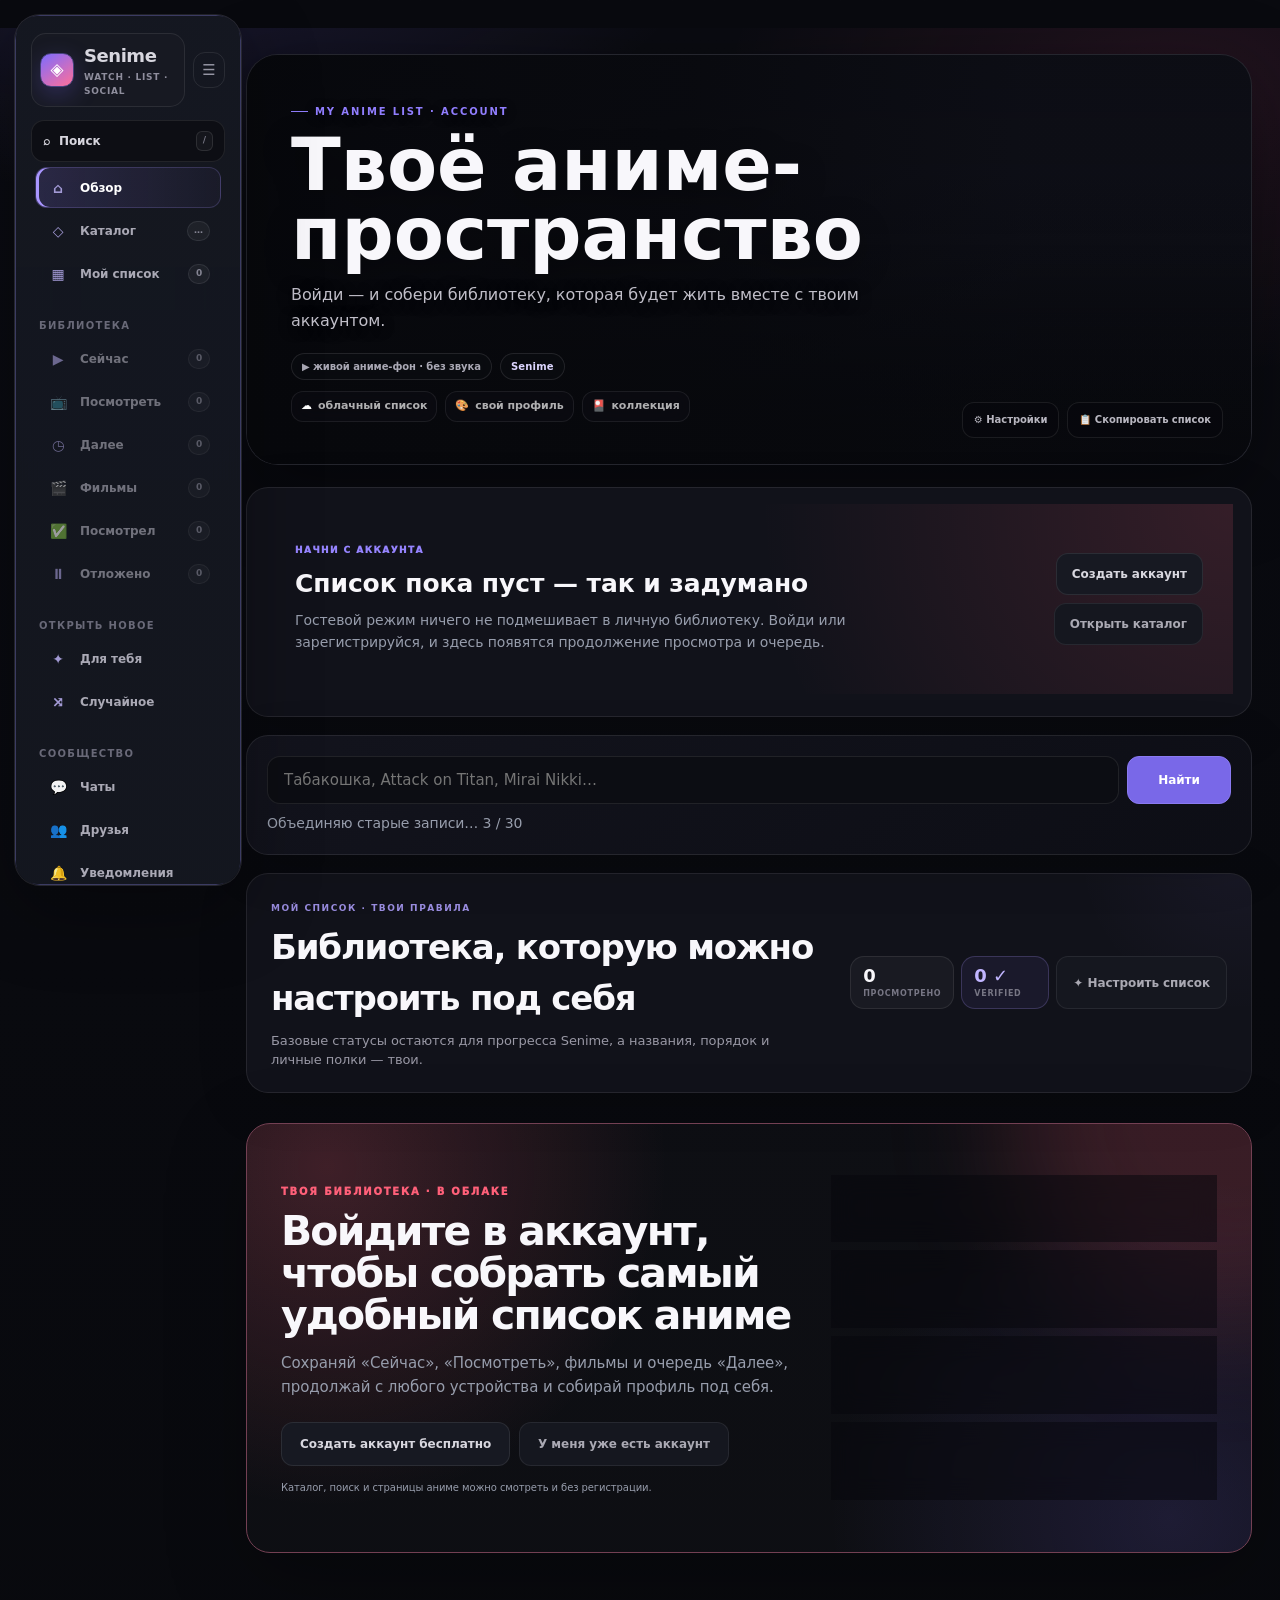
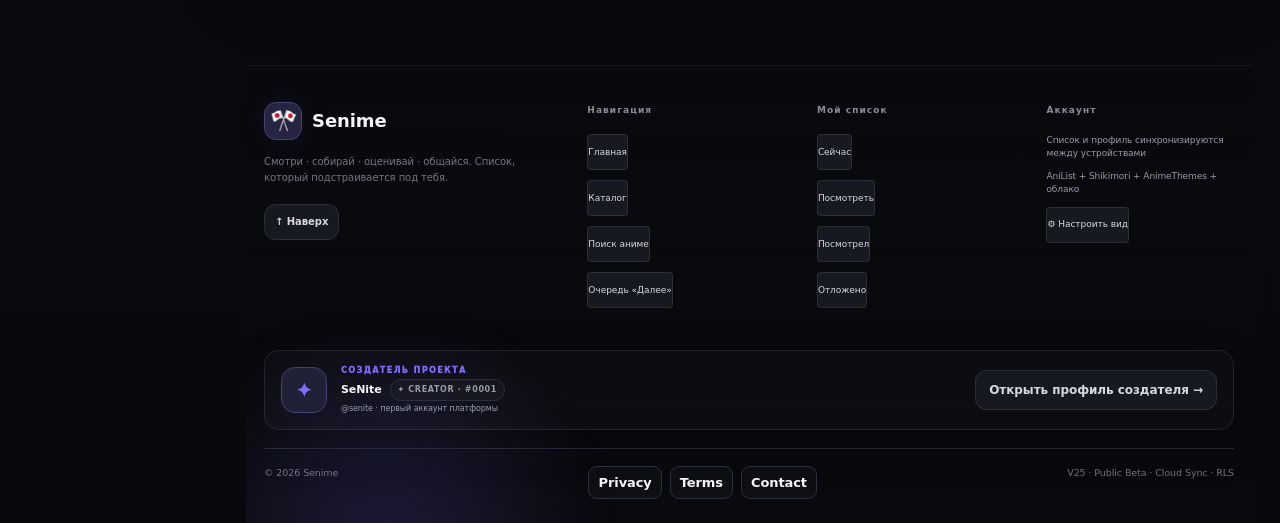
==== commit 69661233: "Add files via upload" ====
--- a/index.html
+++ b/index.html
@@ -1,7 +1,7 @@
 <!doctype html>
 <html lang="ru">
 <head>
-  <meta name="senime-build" content="25.9.20">
+  <meta name="senime-build" content="25.9.22">
   <meta charset="utf-8">
   <meta name="viewport" content="width=device-width, initial-scale=1">
   <script>
@@ -22,7 +22,7 @@
   <meta property="og:description" content="Смотри, собирай, оценивай и общайся. Аниме-лист, который подстраивается под тебя.">
   <meta name="twitter:card" content="summary">
   <link rel="icon" href="data:image/svg+xml,%3Csvg xmlns='http://www.w3.org/2000/svg' viewBox='0 0 64 64'%3E%3Crect width='64' height='64' rx='18' fill='%2314161d'/%3E%3Cpath d='M18 42V18h8l12 14V18h8v24h-8L26 28v14z' fill='%23ff5c74'/%3E%3C/svg%3E">
-  <link rel="stylesheet" href="style.css?v=25.9.20">
+  <link rel="stylesheet" href="style.css?v=25.9.22">
 </head>
 <body>
   <aside id="appTopNav" class="app-sidebar" aria-label="Навигация">
@@ -1097,7 +1097,7 @@
 
   <script src="https://cdn.jsdelivr.net/npm/hls.js@1.6.16/dist/hls.min.js"></script>
   <script src="https://challenges.cloudflare.com/turnstile/v0/api.js?render=explicit" async defer></script>
-  <script src="auth-config.js?v=25.9.20"></script>
-  <script src="app.js?v=25.9.20"></script>
+  <script src="auth-config.js?v=25.9.22"></script>
+  <script src="app.js?v=25.9.22"></script>
 </body>
 </html>
--- a/style.css
+++ b/style.css
@@ -3248,6 +3248,100 @@
   }
 }
 
+/* V25.9.22 — Moscow daily timer, streak and compact season history */
+.daily-quest-summary:has(.daily-streak-v25922){grid-template-columns:repeat(4,minmax(0,1fr))}
+.daily-streak-v25922{border:1px solid rgba(255,137,65,.34)!important;background:linear-gradient(135deg,rgba(255,106,47,.15),rgba(139,92,246,.08))!important}
+.daily-streak-v25922 span{color:#ffb06d}.daily-streak-v25922 b{font-size:20px;color:#fff}.daily-streak-v25922 small{color:#b8a5a2}
+.season-history-compact-v25922{display:flex;align-items:center;justify-content:space-between;gap:18px;border:1px solid rgba(139,92,246,.24);border-radius:16px;padding:17px 18px;background:linear-gradient(110deg,rgba(139,92,246,.1),rgba(255,255,255,.018))}
+.season-history-compact-v25922>div{display:grid;gap:5px}.season-history-compact-v25922 span{font-size:10px;font-weight:900;letter-spacing:.14em;color:#aa94ff}.season-history-compact-v25922 b{font-size:15px}.season-history-compact-v25922 small{color:var(--muted);font-size:12px}.season-history-compact-v25922 button{flex:0 0 auto}
+.season-history-modal-v25922{position:fixed;inset:0;z-index:2600;display:grid;place-items:center;padding:24px;background:rgba(4,5,9,.78);backdrop-filter:blur(12px)}.season-history-modal-v25922.hidden{display:none}.season-history-modal-v25922 section{width:min(1020px,100%);max-height:min(780px,calc(100vh - 48px));overflow:auto;position:relative;padding:30px;border:1px solid rgba(139,92,246,.35);border-radius:22px;background:#11131d;box-shadow:0 28px 90px rgba(0,0,0,.52)}.season-history-modal-v25922 h3{margin:5px 0;font-size:28px}.season-history-modal-v25922 p{margin:0;color:var(--muted)}.season-history-close-v25922{position:absolute;right:18px;top:18px;min-width:38px;padding:8px}.season-history-list-v25922{display:grid;gap:10px;margin-top:22px}.season-history-row-v25922{padding:15px;border:1px solid rgba(255,255,255,.1);border-radius:15px;background:#151722}.season-history-row-v25922>div{display:flex;align-items:center;gap:11px}.season-history-row-v25922 i{display:grid;place-items:center;width:28px;height:28px;border-radius:9px;background:rgba(139,92,246,.18);color:#b7a4ff;font-style:normal}.season-history-row-v25922.finished i{background:rgba(64,210,135,.15);color:#72e6a9}.season-history-row-v25922 span{display:grid;gap:2px}.season-history-row-v25922 small{color:var(--muted);font-size:11px}.season-history-row-v25922 em{margin-left:auto;color:#ffd489;font-size:12px;font-style:normal}.season-history-row-v25922>p{display:grid;grid-template-columns:repeat(4,minmax(0,1fr));gap:8px;margin-top:13px}.season-history-row-v25922>p span{padding:9px;border-radius:9px;background:rgba(0,0,0,.18);font-size:10px;color:var(--muted)}.season-history-row-v25922>p b{color:#f4f4f8;font-size:12px}
+@media(max-width:760px){.daily-quest-summary:has(.daily-streak-v25922){grid-template-columns:repeat(2,minmax(0,1fr))}.season-history-compact-v25922{align-items:flex-start;flex-direction:column}.season-history-row-v25922>p{grid-template-columns:repeat(2,minmax(0,1fr))}.season-history-modal-v25922{padding:12px}.season-history-modal-v25922 section{max-height:calc(100vh - 24px);padding:23px 15px}}
+
+/* ===== V25.9.21: profile sharing, comparison and public collection ===== */
+.profile-growth-overlay-v25921{
+  position:fixed;inset:0;z-index:22000;display:grid;place-items:center;
+  padding:22px;background:rgba(3,4,9,.82);backdrop-filter:blur(18px) saturate(1.1);
+}
+.profile-growth-overlay-v25921.hidden{display:none}
+.profile-growth-dialog-v25921{
+  position:relative;width:min(720px,100%);max-height:calc(100dvh - 44px);overflow:auto;
+  padding:28px;border:1px solid color-mix(in srgb,var(--accent2) 30%,var(--line));border-radius:27px;
+  background:radial-gradient(circle at 100% 0,color-mix(in srgb,var(--accent2) 14%,transparent),transparent 34%),linear-gradient(145deg,color-mix(in srgb,var(--panel) 96%,#171222),color-mix(in srgb,var(--bg) 94%,#05060a));
+  box-shadow:0 42px 130px rgba(0,0,0,.68),0 0 0 1px rgba(255,255,255,.025);
+}
+.profile-growth-dialog-v25921 h3{margin:5px 42px 5px 0;font-size:clamp(23px,3vw,32px);letter-spacing:-.025em}
+.profile-growth-dialog-v25921>div>p{margin:0;color:var(--muted);font-size:12px;line-height:1.5}
+.profile-growth-close-v25921{
+  position:sticky;float:right;top:0;z-index:3;width:36px;height:36px;padding:0!important;border-radius:12px!important;
+  background:color-mix(in srgb,var(--panel2) 88%,transparent)!important;border:1px solid var(--line)!important;color:var(--muted)!important;
+}
+.profile-growth-kicker-v25921{display:block;color:color-mix(in srgb,var(--accent2) 78%,var(--text));font-size:9px;font-weight:950;letter-spacing:.2em}
+.profile-growth-menu-v25921{display:grid;grid-template-columns:1fr 1fr;gap:10px;margin-top:21px}
+.profile-growth-menu-v25921 button{
+  min-height:122px;padding:18px!important;text-align:left;display:flex;flex-direction:column;align-items:flex-start;justify-content:flex-end;gap:7px;
+  border:1px solid color-mix(in srgb,var(--accent2) 19%,var(--line))!important;border-radius:19px!important;
+  background:linear-gradient(145deg,color-mix(in srgb,var(--accent2) 8%,var(--panel2)),color-mix(in srgb,var(--panel) 94%,transparent))!important;color:var(--text)!important;
+}
+.profile-growth-menu-v25921 button:hover{transform:translateY(-2px);border-color:color-mix(in srgb,var(--accent2) 54%,var(--line))!important;box-shadow:0 16px 38px rgba(0,0,0,.23)}
+.profile-growth-menu-v25921 b{font-size:14px}.profile-growth-menu-v25921 span{color:var(--muted);font-size:10px;line-height:1.5;font-weight:600}
+.profile-growth-own-btn-v25921{height:42px;padding:0 13px!important;border-radius:14px!important;background:color-mix(in srgb,var(--accent2) 14%,var(--panel2))!important;border:1px solid color-mix(in srgb,var(--accent2) 30%,var(--line))!important;color:#ded4ff!important;font-size:10px!important;white-space:nowrap}
+.profile-growth-own-btn-v25921.hidden{display:none}
+
+.public-growth-tools-v25921{
+  display:grid;grid-template-columns:repeat(4,minmax(0,1fr));gap:8px;margin:13px 0 2px;padding:10px;
+  border:1px solid color-mix(in srgb,var(--accent2) 20%,var(--line));border-radius:18px;background:color-mix(in srgb,var(--panel) 86%,transparent);
+}
+.public-growth-tools-v25921 button{display:flex;align-items:center;justify-content:center;gap:7px;min-width:0;padding:10px 9px!important;border:1px solid var(--line)!important;border-radius:12px!important;background:color-mix(in srgb,var(--panel2) 88%,transparent)!important;color:var(--muted)!important;font-size:10px!important}
+.public-growth-tools-v25921 button:hover{color:var(--text)!important;border-color:color-mix(in srgb,var(--accent2) 45%,var(--line))!important}
+.public-growth-tools-v25921 button span{white-space:nowrap;overflow:hidden;text-overflow:ellipsis}.public-growth-tools-v25921 button b{min-width:20px;padding:2px 5px;border-radius:999px;background:color-mix(in srgb,var(--accent2) 20%,var(--panel));color:#ddd5ff;font-size:8px}
+
+.public-collection-dialog-v25921{width:min(1160px,100%)}
+.public-collection-title-v25921{display:flex;align-items:flex-end;justify-content:space-between;gap:18px;margin:4px 44px 18px 0}
+.public-collection-title-v25921 h3{margin-right:0}.public-collection-title-v25921 p{margin:0;color:var(--muted);font-size:11px}.public-collection-title-v25921>button{flex:0 0 auto;padding:9px 12px!important;background:color-mix(in srgb,var(--accent2) 16%,var(--panel2))!important;border:1px solid color-mix(in srgb,var(--accent2) 32%,var(--line))!important;color:var(--text)!important;font-size:10px!important}
+.public-collection-toolbar-v25921{display:grid;grid-template-columns:minmax(220px,1fr) 170px 230px;gap:8px;margin-bottom:11px}
+.public-collection-toolbar-v25921 input,.public-collection-toolbar-v25921 select{width:100%;min-width:0;padding:10px 11px;border:1px solid var(--line);border-radius:12px;background:#0c0e15;color:var(--text);font-size:11px}
+.public-collection-summary-v25921{margin-bottom:11px;color:var(--muted);font-size:9px;text-transform:uppercase;letter-spacing:.08em}
+.public-collection-grid-v25921{display:grid;grid-template-columns:repeat(auto-fill,minmax(145px,1fr));gap:10px}
+.public-collection-card-v25921{min-width:0;padding:8px;border:1px solid var(--line);border-radius:17px;background:linear-gradient(150deg,color-mix(in srgb,var(--panel2) 92%,transparent),color-mix(in srgb,var(--panel) 96%,#000));overflow:hidden}
+.public-collection-card-v25921.waifu{border-color:color-mix(in srgb,#ff63ae 26%,var(--line));background:linear-gradient(150deg,color-mix(in srgb,#ff63ae 7%,var(--panel2)),var(--panel))}
+.public-collection-card-v25921>div{position:relative;aspect-ratio:3/4;border-radius:12px;overflow:hidden;background:linear-gradient(145deg,#232635,#11131b);display:grid;place-items:center}
+.public-collection-card-v25921 img{width:100%;height:100%;object-fit:cover}.public-collection-card-v25921 i{font-size:34px;font-style:normal}
+.public-collection-card-v25921>div>button{position:absolute;right:7px;top:7px;z-index:2;width:31px;height:31px;padding:0!important;border:1px solid rgba(255,255,255,.17)!important;border-radius:10px!important;background:rgba(7,8,13,.78)!important;color:#fff!important;font-size:12px!important;backdrop-filter:blur(7px)}
+.public-collection-card-v25921>div>button:hover{transform:translateY(-1px);background:color-mix(in srgb,var(--accent2) 50%,rgba(7,8,13,.88))!important}
+.public-collection-card-v25921>div>span{position:absolute;left:7px;bottom:7px;max-width:calc(100% - 14px);padding:4px 6px;border-radius:7px;background:rgba(7,8,13,.82);border:1px solid rgba(255,255,255,.15);font-size:7px;font-weight:950;letter-spacing:.08em;color:#fff;backdrop-filter:blur(6px)}
+.public-collection-card-v25921>b{display:block;margin:9px 2px 3px;white-space:nowrap;overflow:hidden;text-overflow:ellipsis;font-size:11px}.public-collection-card-v25921>small{display:block;min-height:26px;margin:0 2px;color:var(--muted);font-size:8.5px;line-height:1.45}.public-collection-card-v25921>em{display:block;margin:7px 2px 1px;color:color-mix(in srgb,var(--accent2) 72%,var(--muted));font-size:7.5px;font-style:normal}
+.public-collection-empty-v25921{min-height:180px;padding:30px;display:grid;place-items:center;align-content:center;gap:7px;text-align:center;border:1px dashed var(--line);border-radius:18px;background:color-mix(in srgb,var(--panel2) 55%,transparent)}
+.public-collection-empty-v25921 b{font-size:14px}.public-collection-empty-v25921 span{max-width:540px;color:var(--muted);font-size:10px;line-height:1.5}
+
+.profile-compare-dialog-v25921{width:min(890px,100%)}
+.profile-compare-head-v25921{display:grid;grid-template-columns:minmax(0,1fr) minmax(180px,.8fr) minmax(0,1fr);align-items:center;gap:14px;margin:20px 0 14px;padding:18px;border:1px solid color-mix(in srgb,var(--accent2) 22%,var(--line));border-radius:20px;background:linear-gradient(120deg,color-mix(in srgb,var(--accent2) 6%,var(--panel2)),color-mix(in srgb,var(--accent) 4%,var(--panel2)))}
+.profile-compare-head-v25921>div{min-width:0;display:grid;justify-items:center;gap:4px;text-align:center}.profile-compare-head-v25921>div>b{max-width:100%;overflow:hidden;text-overflow:ellipsis;white-space:nowrap;font-size:13px}.profile-compare-head-v25921>div>small{max-width:100%;overflow:hidden;text-overflow:ellipsis;color:var(--muted);font-size:9px}
+.profile-compare-avatar-v25921{width:70px;height:70px;display:grid;place-items:center;margin-bottom:3px;border:1px solid color-mix(in srgb,var(--accent2) 32%,var(--line));border-radius:22px;overflow:hidden;background:linear-gradient(145deg,color-mix(in srgb,var(--accent2) 35%,#151722),color-mix(in srgb,var(--accent) 20%,#11131a));font-size:25px}.profile-compare-avatar-v25921 img{width:100%;height:100%;object-fit:cover}
+.profile-compare-head-v25921>section{display:grid;justify-items:center;gap:4px;text-align:center}.profile-compare-head-v25921>section>b{font-size:36px;line-height:1;color:#dcd2ff}.profile-compare-head-v25921>section>span{font-size:9px;color:var(--muted);text-transform:uppercase;letter-spacing:.07em}.profile-compare-head-v25921>section>em{font-style:normal;font-size:8px;color:color-mix(in srgb,var(--accent) 70%,var(--muted))}
+.profile-compare-metrics-v25921{display:grid;gap:6px}.profile-compare-metrics-v25921>div{display:grid;grid-template-columns:minmax(90px,1fr) minmax(120px,.8fr) minmax(90px,1fr);gap:8px;align-items:center;padding:10px 12px;border:1px solid var(--line);border-radius:13px;background:color-mix(in srgb,var(--panel2) 68%,transparent)}.profile-compare-metrics-v25921 b{font-size:12px}.profile-compare-metrics-v25921 b:last-child{text-align:right}.profile-compare-metrics-v25921 b.winner{color:#9ce4b5}.profile-compare-metrics-v25921 span{text-align:center;color:var(--muted);font-size:9px}
+.profile-compare-common-v25921{display:grid;grid-template-columns:1fr 1fr;gap:8px;margin-top:10px}.profile-compare-common-v25921>div{padding:13px;border:1px solid var(--line);border-radius:15px;background:color-mix(in srgb,var(--panel2) 60%,transparent)}.profile-compare-common-v25921>div>span{font-size:8px;font-weight:950;letter-spacing:.12em;color:var(--accent2)}.profile-compare-common-v25921 p{display:flex;gap:5px;flex-wrap:wrap;margin:9px 0 0;color:var(--muted);font-size:9px}.profile-compare-common-v25921 p b{padding:5px 7px;border:1px solid var(--line);border-radius:999px;background:var(--panel);color:var(--text);font-size:8px}
+.profile-compare-again-v25921{display:block;margin:13px auto 0;padding:9px 12px!important;background:var(--panel2)!important;border:1px solid var(--line)!important;color:var(--muted)!important;font-size:9px!important}
+.profile-compare-search-v25921{display:grid;grid-template-columns:1fr auto;gap:8px;margin:18px 0 11px}.profile-compare-search-v25921 input{min-width:0;padding:11px 12px;border:1px solid var(--line);border-radius:12px;background:#0b0d13;color:var(--text)}
+.profile-compare-results-v25921{display:grid;gap:7px;max-height:52vh;overflow:auto}.profile-compare-results-v25921>button{display:grid;grid-template-columns:42px minmax(0,1fr) auto;align-items:center;gap:10px;padding:9px 11px!important;text-align:left;border:1px solid var(--line)!important;border-radius:14px!important;background:color-mix(in srgb,var(--panel2) 78%,transparent)!important;color:var(--text)!important}.profile-compare-results-v25921>button:hover{border-color:color-mix(in srgb,var(--accent2) 46%,var(--line))!important;transform:translateX(2px)}
+.profile-compare-results-v25921>button>span{width:42px;height:42px;display:grid;place-items:center;overflow:hidden;border-radius:13px;background:color-mix(in srgb,var(--accent2) 21%,var(--panel));font-size:16px}.profile-compare-results-v25921 img{width:100%;height:100%;object-fit:cover}.profile-compare-results-v25921>button>b{min-width:0;display:grid;gap:3px;font-size:11px}.profile-compare-results-v25921 small{color:var(--muted);font-size:8px;font-weight:600}.profile-compare-results-v25921 em{color:var(--accent2);font-size:9px;font-style:normal}
+.profile-growth-loading-v25921{min-height:220px;display:grid;place-items:center;color:var(--muted);font-size:11px}
+
+@media(max-width:760px){
+  .profile-growth-overlay-v25921{padding:0;align-items:end}.profile-growth-dialog-v25921{width:100%;max-height:94dvh;padding:21px 15px 24px;border-radius:24px 24px 0 0}
+  .profile-growth-menu-v25921{grid-template-columns:1fr}.profile-growth-menu-v25921 button{min-height:92px;padding:14px!important}
+  .public-growth-tools-v25921{grid-template-columns:1fr 1fr;margin-inline:0}.public-growth-tools-v25921 button{justify-content:flex-start}
+  .public-collection-title-v25921{align-items:flex-start;margin-right:38px}.public-collection-title-v25921>button{display:none}
+  .public-collection-toolbar-v25921{grid-template-columns:1fr 1fr}.public-collection-toolbar-v25921 input{grid-column:1/-1}.public-collection-grid-v25921{grid-template-columns:repeat(2,minmax(0,1fr));gap:8px}
+  .profile-compare-head-v25921{grid-template-columns:1fr 96px 1fr;padding:13px 8px}.profile-compare-avatar-v25921{width:54px;height:54px;border-radius:17px}.profile-compare-head-v25921>section>b{font-size:27px}.profile-compare-head-v25921>section>em{display:none}
+  .profile-compare-metrics-v25921>div{grid-template-columns:1fr 94px 1fr;padding:9px 8px}.profile-compare-metrics-v25921 b{font-size:10px}.profile-compare-common-v25921{grid-template-columns:1fr}
+  .profile-growth-own-btn-v25921{padding:0 10px!important;font-size:9px!important}
+}
+
+@media(max-width:420px){
+  .public-growth-tools-v25921 button span{font-size:9px}.profile-compare-head-v25921{grid-template-columns:1fr 76px 1fr}.profile-compare-head-v25921>section>span{font-size:7px}
+  .profile-compare-metrics-v25921>div{grid-template-columns:1fr 82px 1fr}.profile-compare-metrics-v25921 span{font-size:8px}
+}
+
 /* ===== V25.9.18 · reliable Kodik resume / episode navigation ===== */
 .watch-resume-overlay-v25918{
   position:absolute;left:18px;right:18px;bottom:18px;z-index:42;display:flex;align-items:center;gap:9px;
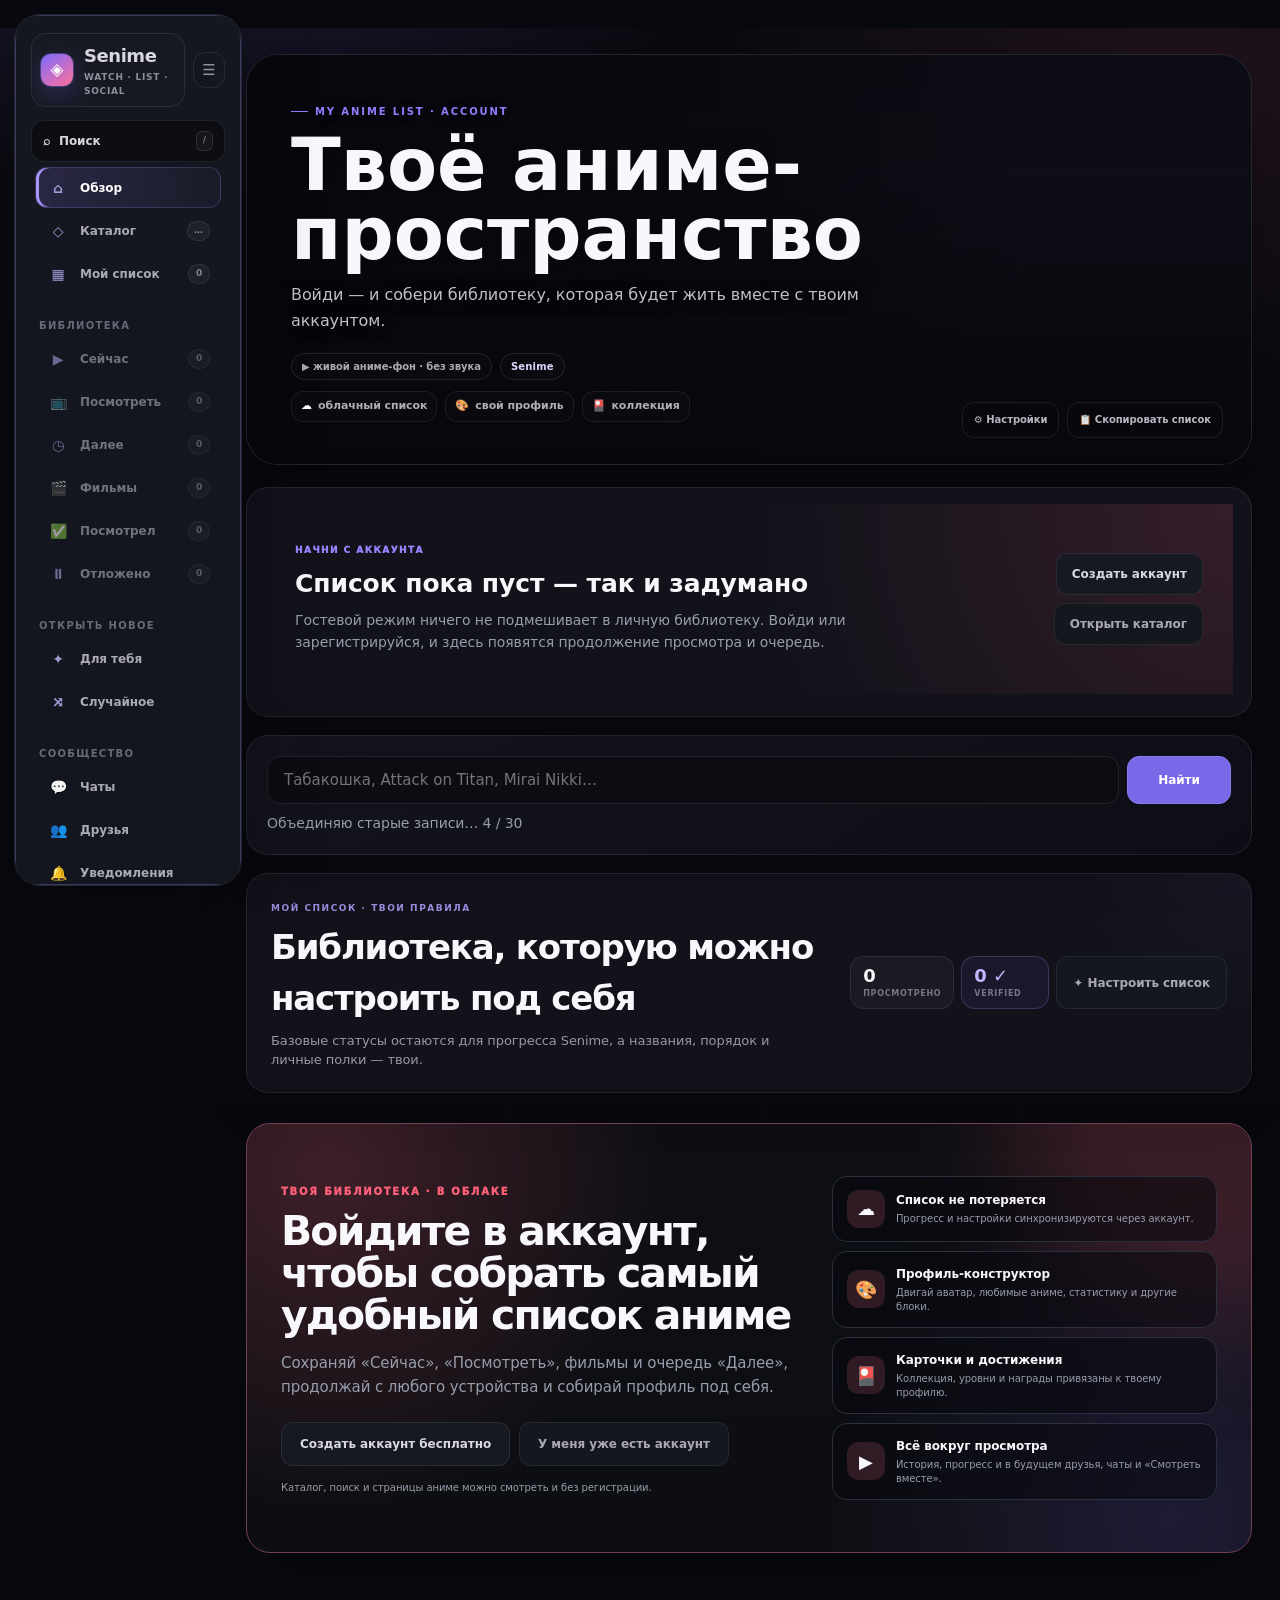
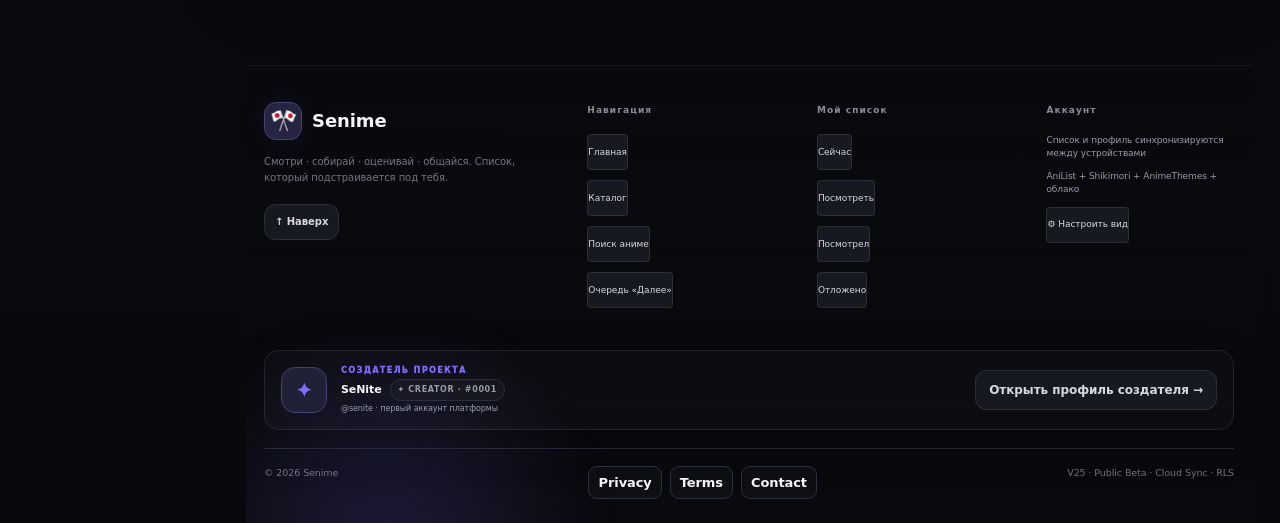
==== commit 514230b5: "Add files via upload" ====
--- a/index.html
+++ b/index.html
@@ -1,7 +1,7 @@
 <!doctype html>
 <html lang="ru">
 <head>
-  <meta name="senime-build" content="25.9.22">
+  <meta name="senime-build" content="25.9.23">
   <meta charset="utf-8">
   <meta name="viewport" content="width=device-width, initial-scale=1">
   <script>
@@ -22,7 +22,7 @@
   <meta property="og:description" content="Смотри, собирай, оценивай и общайся. Аниме-лист, который подстраивается под тебя.">
   <meta name="twitter:card" content="summary">
   <link rel="icon" href="data:image/svg+xml,%3Csvg xmlns='http://www.w3.org/2000/svg' viewBox='0 0 64 64'%3E%3Crect width='64' height='64' rx='18' fill='%2314161d'/%3E%3Cpath d='M18 42V18h8l12 14V18h8v24h-8L26 28v14z' fill='%23ff5c74'/%3E%3C/svg%3E">
-  <link rel="stylesheet" href="style.css?v=25.9.22">
+  <link rel="stylesheet" href="style.css?v=25.9.23">
 </head>
 <body>
   <aside id="appTopNav" class="app-sidebar" aria-label="Навигация">
@@ -1097,7 +1097,7 @@
 
   <script src="https://cdn.jsdelivr.net/npm/hls.js@1.6.16/dist/hls.min.js"></script>
   <script src="https://challenges.cloudflare.com/turnstile/v0/api.js?render=explicit" async defer></script>
-  <script src="auth-config.js?v=25.9.22"></script>
-  <script src="app.js?v=25.9.22"></script>
+  <script src="auth-config.js?v=25.9.23"></script>
+  <script src="app.js?v=25.9.23"></script>
 </body>
 </html>
--- a/style.css
+++ b/style.css
@@ -3248,6 +3248,8 @@
   }
 }
 
+#profileAvatar.referral-frame-v25923{outline:3px solid #ffbf66;box-shadow:0 0 0 7px rgba(255,159,61,.13),0 0 28px rgba(255,126,48,.5)}
+
 /* V25.9.22 — Moscow daily timer, streak and compact season history */
 .daily-quest-summary:has(.daily-streak-v25922){grid-template-columns:repeat(4,minmax(0,1fr))}
 .daily-streak-v25922{border:1px solid rgba(255,137,65,.34)!important;background:linear-gradient(135deg,rgba(255,106,47,.15),rgba(139,92,246,.08))!important}
@@ -3256,6 +3258,10 @@
 .season-history-compact-v25922>div{display:grid;gap:5px}.season-history-compact-v25922 span{font-size:10px;font-weight:900;letter-spacing:.14em;color:#aa94ff}.season-history-compact-v25922 b{font-size:15px}.season-history-compact-v25922 small{color:var(--muted);font-size:12px}.season-history-compact-v25922 button{flex:0 0 auto}
 .season-history-modal-v25922{position:fixed;inset:0;z-index:2600;display:grid;place-items:center;padding:24px;background:rgba(4,5,9,.78);backdrop-filter:blur(12px)}.season-history-modal-v25922.hidden{display:none}.season-history-modal-v25922 section{width:min(1020px,100%);max-height:min(780px,calc(100vh - 48px));overflow:auto;position:relative;padding:30px;border:1px solid rgba(139,92,246,.35);border-radius:22px;background:#11131d;box-shadow:0 28px 90px rgba(0,0,0,.52)}.season-history-modal-v25922 h3{margin:5px 0;font-size:28px}.season-history-modal-v25922 p{margin:0;color:var(--muted)}.season-history-close-v25922{position:absolute;right:18px;top:18px;min-width:38px;padding:8px}.season-history-list-v25922{display:grid;gap:10px;margin-top:22px}.season-history-row-v25922{padding:15px;border:1px solid rgba(255,255,255,.1);border-radius:15px;background:#151722}.season-history-row-v25922>div{display:flex;align-items:center;gap:11px}.season-history-row-v25922 i{display:grid;place-items:center;width:28px;height:28px;border-radius:9px;background:rgba(139,92,246,.18);color:#b7a4ff;font-style:normal}.season-history-row-v25922.finished i{background:rgba(64,210,135,.15);color:#72e6a9}.season-history-row-v25922 span{display:grid;gap:2px}.season-history-row-v25922 small{color:var(--muted);font-size:11px}.season-history-row-v25922 em{margin-left:auto;color:#ffd489;font-size:12px;font-style:normal}.season-history-row-v25922>p{display:grid;grid-template-columns:repeat(4,minmax(0,1fr));gap:8px;margin-top:13px}.season-history-row-v25922>p span{padding:9px;border-radius:9px;background:rgba(0,0,0,.18);font-size:10px;color:var(--muted)}.season-history-row-v25922>p b{color:#f4f4f8;font-size:12px}
 @media(max-width:760px){.daily-quest-summary:has(.daily-streak-v25922){grid-template-columns:repeat(2,minmax(0,1fr))}.season-history-compact-v25922{align-items:flex-start;flex-direction:column}.season-history-row-v25922>p{grid-template-columns:repeat(2,minmax(0,1fr))}.season-history-modal-v25922{padding:12px}.season-history-modal-v25922 section{max-height:calc(100vh - 24px);padding:23px 15px}}
+
+/* V25.9.23 — public streaks and referral hub */
+.public-streak-kpi-v25923 b{color:#ffad63!important}.public-streak-kpi-v25923{background:linear-gradient(145deg,rgba(255,101,45,.13),rgba(139,92,246,.08));border:1px solid rgba(255,134,70,.24);border-radius:12px;padding:8px 11px}.referral-loading-v25923,.referral-empty-v25923{display:grid;place-items:center;gap:9px;min-height:210px;border:1px dashed rgba(255,255,255,.14);border-radius:18px;color:var(--muted);text-align:center;padding:24px}.referral-empty-v25923 b{color:#fff;font-size:18px}.referral-empty-v25923 span{max-width:400px}.referral-hero-v25923{padding:26px;border:1px solid rgba(139,92,246,.38);border-radius:20px;background:radial-gradient(circle at 85% 15%,rgba(255,116,60,.18),transparent 35%),linear-gradient(135deg,rgba(105,62,225,.2),rgba(20,22,33,.88))}.referral-hero-v25923>span,.referral-milestones-v25923 header span{font-size:10px;font-weight:900;letter-spacing:.16em;color:#b69eff}.referral-hero-v25923 h3{margin:7px 0;font-size:27px}.referral-hero-v25923 p{max-width:680px;margin:0;color:#b7bac8;line-height:1.55}.referral-hero-v25923 p b{color:#fff}.referral-code-v25923{display:flex;align-items:stretch;gap:9px;margin-top:20px}.referral-code-v25923>div{display:grid;gap:4px;min-width:190px;padding:11px 15px;border-radius:12px;background:rgba(0,0,0,.25)}.referral-code-v25923 small{font-size:9px;font-weight:900;color:#a9aebe}.referral-code-v25923 b{letter-spacing:.13em;font-size:20px;color:#fff}.referral-url-v25923{display:block;margin-top:11px;color:#999eb0;overflow:hidden;text-overflow:ellipsis;white-space:nowrap}.referral-stats-v25923{display:grid;grid-template-columns:repeat(3,1fr);gap:10px;margin:14px 0}.referral-stats-v25923 article{padding:17px;border:1px solid rgba(255,255,255,.1);border-radius:15px;background:#141620}.referral-stats-v25923 b{display:block;font-size:25px;color:#fff}.referral-stats-v25923 span{display:block;margin-top:4px;color:var(--muted);font-size:11px}.referral-claim-v25923{display:flex;align-items:center;justify-content:space-between;gap:18px;padding:18px;border:1px solid rgba(255,197,108,.25);border-radius:16px;background:rgba(255,184,86,.045)}.referral-claim-v25923>div:first-child{display:grid;gap:4px}.referral-claim-v25923 span{font-size:10px;font-weight:900;letter-spacing:.12em;color:#ffd384}.referral-claim-v25923 b{font-size:16px}.referral-claim-v25923 small{color:var(--muted)}.referral-claim-v25923>div:last-child{display:flex;gap:8px}.referral-claim-v25923 input{width:150px;text-transform:uppercase;letter-spacing:.1em}.referral-milestones-v25923{margin-top:16px;padding:19px;border:1px solid rgba(255,255,255,.1);border-radius:18px}.referral-milestones-v25923 header{display:flex;align-items:center;justify-content:space-between;margin-bottom:12px}.referral-milestones-v25923 header b{font-size:13px}.referral-milestones-v25923>div{display:grid;grid-template-columns:repeat(2,minmax(0,1fr));gap:9px}.referral-milestones-v25923 article{display:flex;align-items:center;gap:10px;padding:12px;border-radius:13px;background:#141620;opacity:.58}.referral-milestones-v25923 article.unlocked{opacity:1;border:1px solid rgba(255,202,105,.27);background:linear-gradient(135deg,rgba(255,168,57,.1),rgba(139,92,246,.07))}.referral-milestones-v25923 i{display:grid;place-items:center;width:34px;height:34px;flex:0 0 auto;border-radius:11px;background:rgba(139,92,246,.18);font-style:normal;color:#d2c5ff}.referral-milestones-v25923 article.unlocked i{background:rgba(255,169,55,.17);color:#ffd170}.referral-milestones-v25923 article span{display:grid;gap:3px;min-width:0}.referral-milestones-v25923 article b{font-size:13px}.referral-milestones-v25923 article small{color:var(--muted);font-size:10px}.referral-milestones-v25923 article button,.referral-milestones-v25923 article em{margin-left:auto;flex:0 0 auto;font-size:11px}.referral-milestones-v25923 article em{font-style:normal}.profile-avatar-v235.referral-frame-v25923,.profile-avatar.referral-frame-v25923{outline:3px solid #ffbf66;box-shadow:0 0 0 7px rgba(255,159,61,.13),0 0 28px rgba(255,126,48,.5)}
+@media(max-width:680px){.referral-code-v25923,.referral-claim-v25923{align-items:stretch;flex-direction:column}.referral-code-v25923 button{min-height:42px}.referral-claim-v25923>div:last-child{width:100%}.referral-claim-v25923 input{width:100%}.referral-stats-v25923{grid-template-columns:1fr}.referral-milestones-v25923>div{grid-template-columns:1fr}}
 
 /* ===== V25.9.21: profile sharing, comparison and public collection ===== */
 .profile-growth-overlay-v25921{
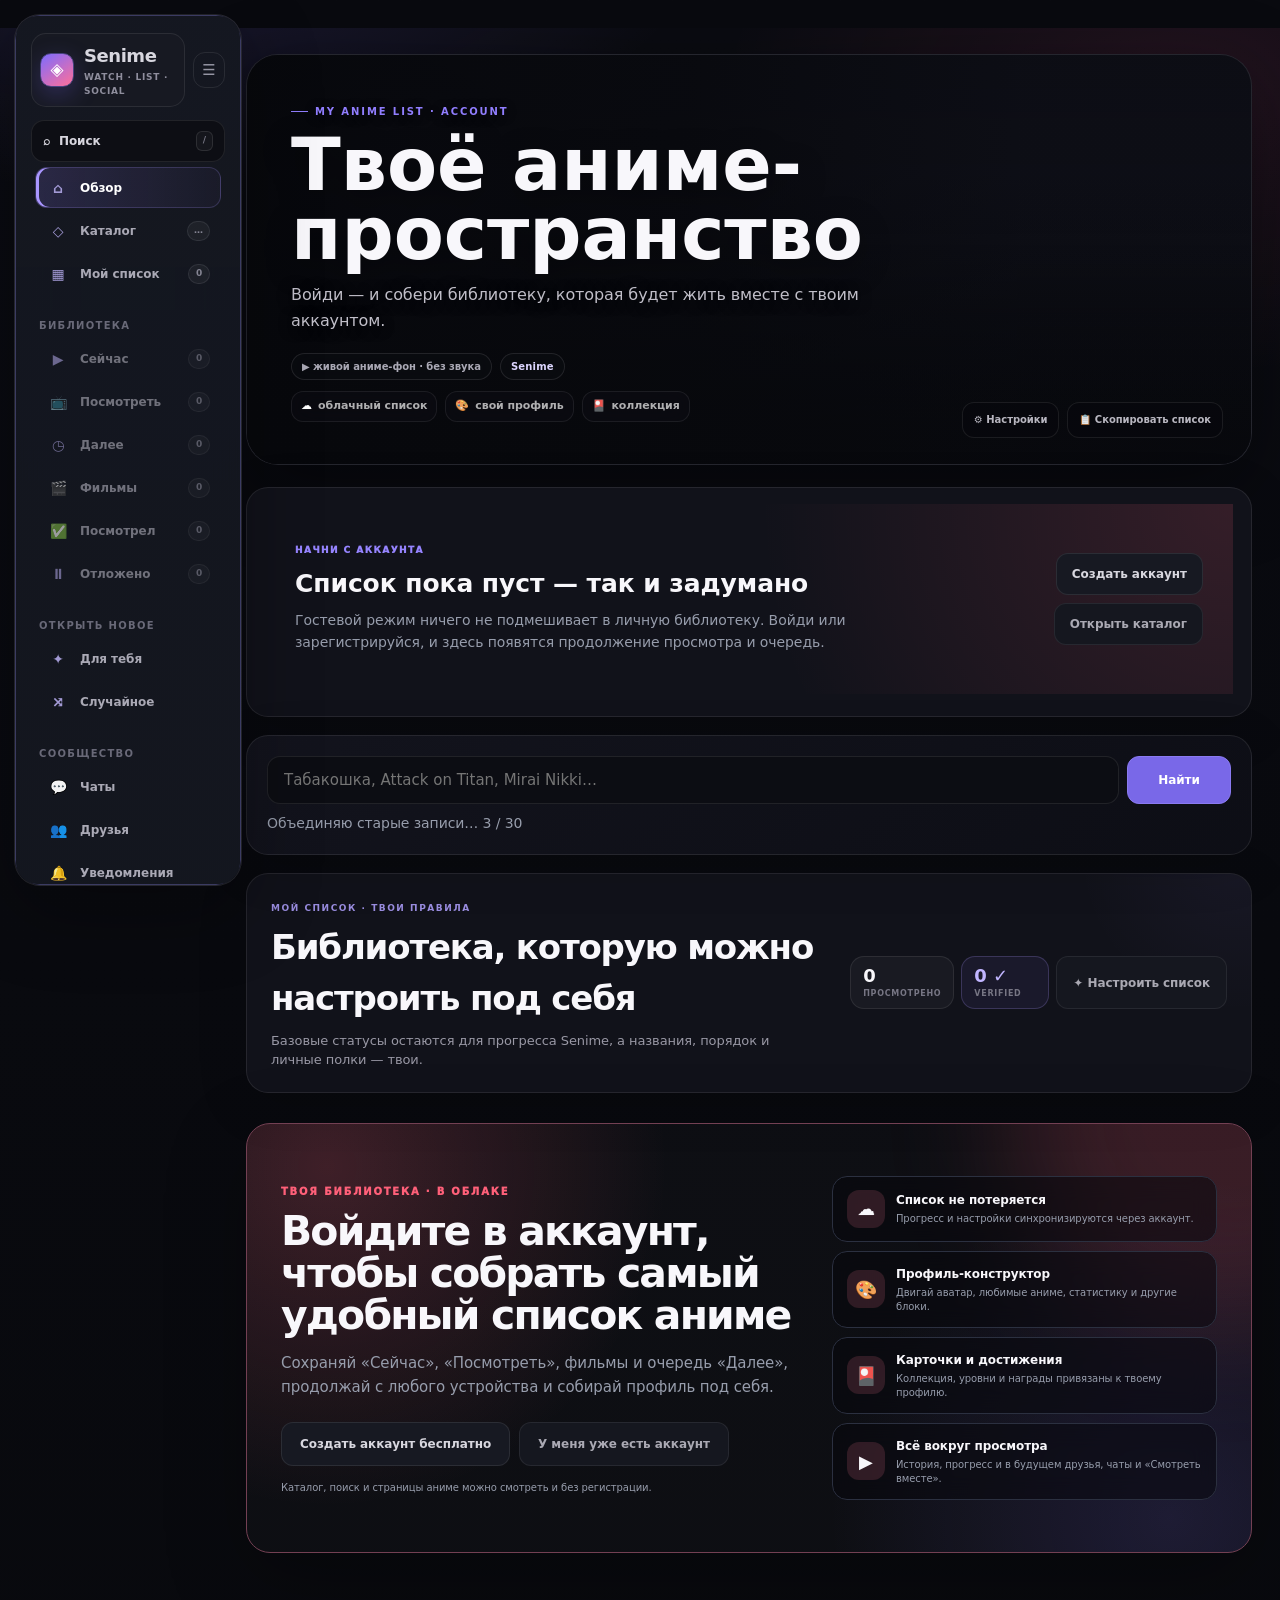
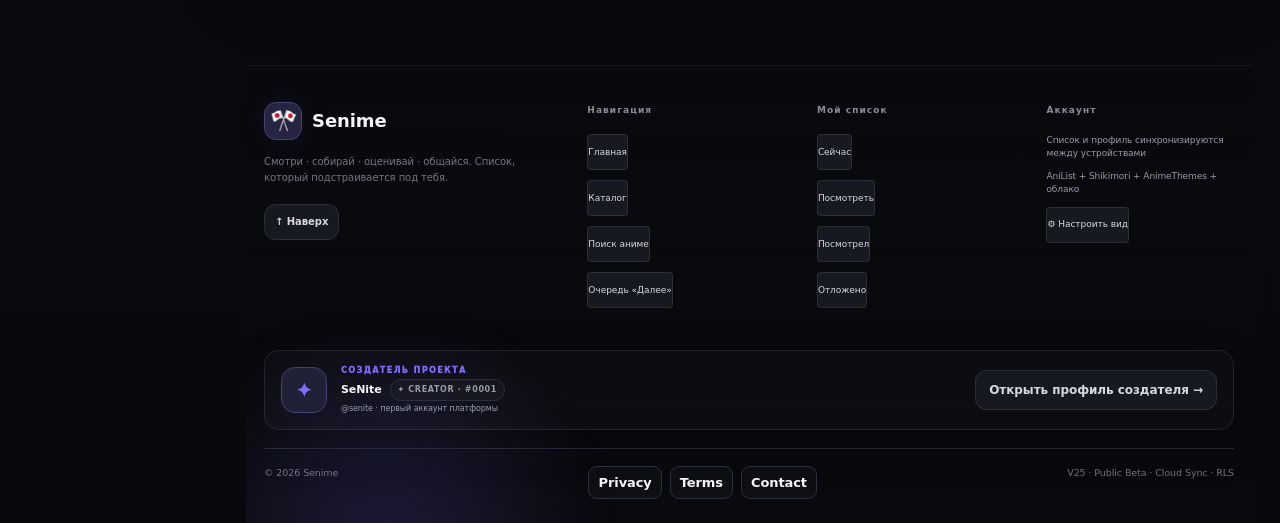
==== commit 3b83e20c: "Add files via upload" ====
--- a/index.html
+++ b/index.html
@@ -1,7 +1,7 @@
 <!doctype html>
 <html lang="ru">
 <head>
-  <meta name="senime-build" content="25.9.23">
+  <meta name="senime-build" content="25.9.25">
   <meta charset="utf-8">
   <meta name="viewport" content="width=device-width, initial-scale=1">
   <script>
@@ -22,7 +22,7 @@
   <meta property="og:description" content="Смотри, собирай, оценивай и общайся. Аниме-лист, который подстраивается под тебя.">
   <meta name="twitter:card" content="summary">
   <link rel="icon" href="data:image/svg+xml,%3Csvg xmlns='http://www.w3.org/2000/svg' viewBox='0 0 64 64'%3E%3Crect width='64' height='64' rx='18' fill='%2314161d'/%3E%3Cpath d='M18 42V18h8l12 14V18h8v24h-8L26 28v14z' fill='%23ff5c74'/%3E%3C/svg%3E">
-  <link rel="stylesheet" href="style.css?v=25.9.23">
+  <link rel="stylesheet" href="style.css?v=25.9.25">
 </head>
 <body>
   <aside id="appTopNav" class="app-sidebar" aria-label="Навигация">
@@ -1097,7 +1097,7 @@
 
   <script src="https://cdn.jsdelivr.net/npm/hls.js@1.6.16/dist/hls.min.js"></script>
   <script src="https://challenges.cloudflare.com/turnstile/v0/api.js?render=explicit" async defer></script>
-  <script src="auth-config.js?v=25.9.23"></script>
-  <script src="app.js?v=25.9.23"></script>
+  <script src="auth-config.js?v=25.9.25"></script>
+  <script src="app.js?v=25.9.25"></script>
 </body>
 </html>
--- a/style.css
+++ b/style.css
@@ -3249,6 +3249,12 @@
 }
 
 #profileAvatar.referral-frame-v25923{outline:3px solid #ffbf66;box-shadow:0 0 0 7px rgba(255,159,61,.13),0 0 28px rgba(255,126,48,.5)}
+#profileAvatar.referral-frame-v25923{overflow:visible;filter:drop-shadow(0 0 12px rgba(255,178,58,.92))!important;outline:0;box-shadow:none}
+#profileAvatar.referral-frame-v25923::before{content:'✦';position:absolute;inset:-11px;z-index:8;display:grid;place-items:start end;padding:2px 7px 0 0;border:3px solid #ffca56;border-radius:34%;background:linear-gradient(135deg,rgba(255,220,113,.20),transparent 34%,transparent 65%,rgba(255,146,42,.17));box-shadow:0 0 0 3px rgba(65,35,8,.88),0 0 0 6px rgba(255,188,66,.34),0 0 26px rgba(255,150,42,.75),inset 0 0 14px rgba(255,234,148,.55);color:#fff3a0;font-size:15px;line-height:1;text-shadow:0 0 9px #ff9e20;pointer-events:none;animation:referralFirstFrameV25925 2.4s ease-in-out infinite}
+#profileAvatar.referral-frame-v25923::after{inset:4px!important;border:2px solid rgba(255,246,177,.96)!important;box-shadow:inset 0 0 12px rgba(255,217,105,.72)!important}
+@keyframes referralFirstFrameV25925{0%,100%{transform:scale(.98) rotate(-1deg);filter:brightness(.95)}50%{transform:scale(1.025) rotate(1deg);filter:brightness(1.18)}}
+
+.referral-landing-v25924{position:fixed;inset:0;z-index:4000;display:grid;place-items:center;padding:18px;background:rgba(4,5,10,.8);backdrop-filter:blur(12px)}.referral-landing-v25924 section{width:min(470px,100%);position:relative;overflow:hidden;padding:38px 31px 28px;border:1px solid rgba(156,113,255,.5);border-radius:25px;background:radial-gradient(circle at 80% 0,rgba(255,113,50,.27),transparent 37%),linear-gradient(145deg,#201735,#10121c 72%);box-shadow:0 34px 100px rgba(0,0,0,.62);text-align:center}.referral-landing-v25924 section>span{font-size:10px;font-weight:900;letter-spacing:.16em;color:#baa6ff}.referral-landing-fire-v25924{display:grid;place-items:center;width:79px;height:79px;margin:21px auto 10px;border-radius:27px;background:linear-gradient(135deg,rgba(255,129,50,.35),rgba(139,92,246,.35));font-size:38px;box-shadow:0 0 38px rgba(255,117,46,.25)}.referral-landing-v25924 h2{margin:0;font-size:31px}.referral-landing-v25924 p{margin:13px auto 21px;max-width:340px;color:#b7bac8;line-height:1.55}.referral-landing-v25924 p b{display:block;margin:7px 0;color:#fff;letter-spacing:.12em;font-size:20px}.referral-landing-v25924 p strong{color:#ffcc7a}.referral-landing-v25924 section>button:not(.referral-landing-close-v25924){width:100%;min-height:47px}.referral-landing-v25924 small{display:block;margin:13px auto 0;max-width:360px;color:#858b9e;font-size:10px;line-height:1.45}.referral-landing-close-v25924{position:absolute;right:13px;top:13px;min-width:36px;padding:7px;background:transparent;border-color:transparent;color:#b7bac8}.referral-landing-close-v25924:hover{background:rgba(255,255,255,.08)}
 
 /* V25.9.22 — Moscow daily timer, streak and compact season history */
 .daily-quest-summary:has(.daily-streak-v25922){grid-template-columns:repeat(4,minmax(0,1fr))}
